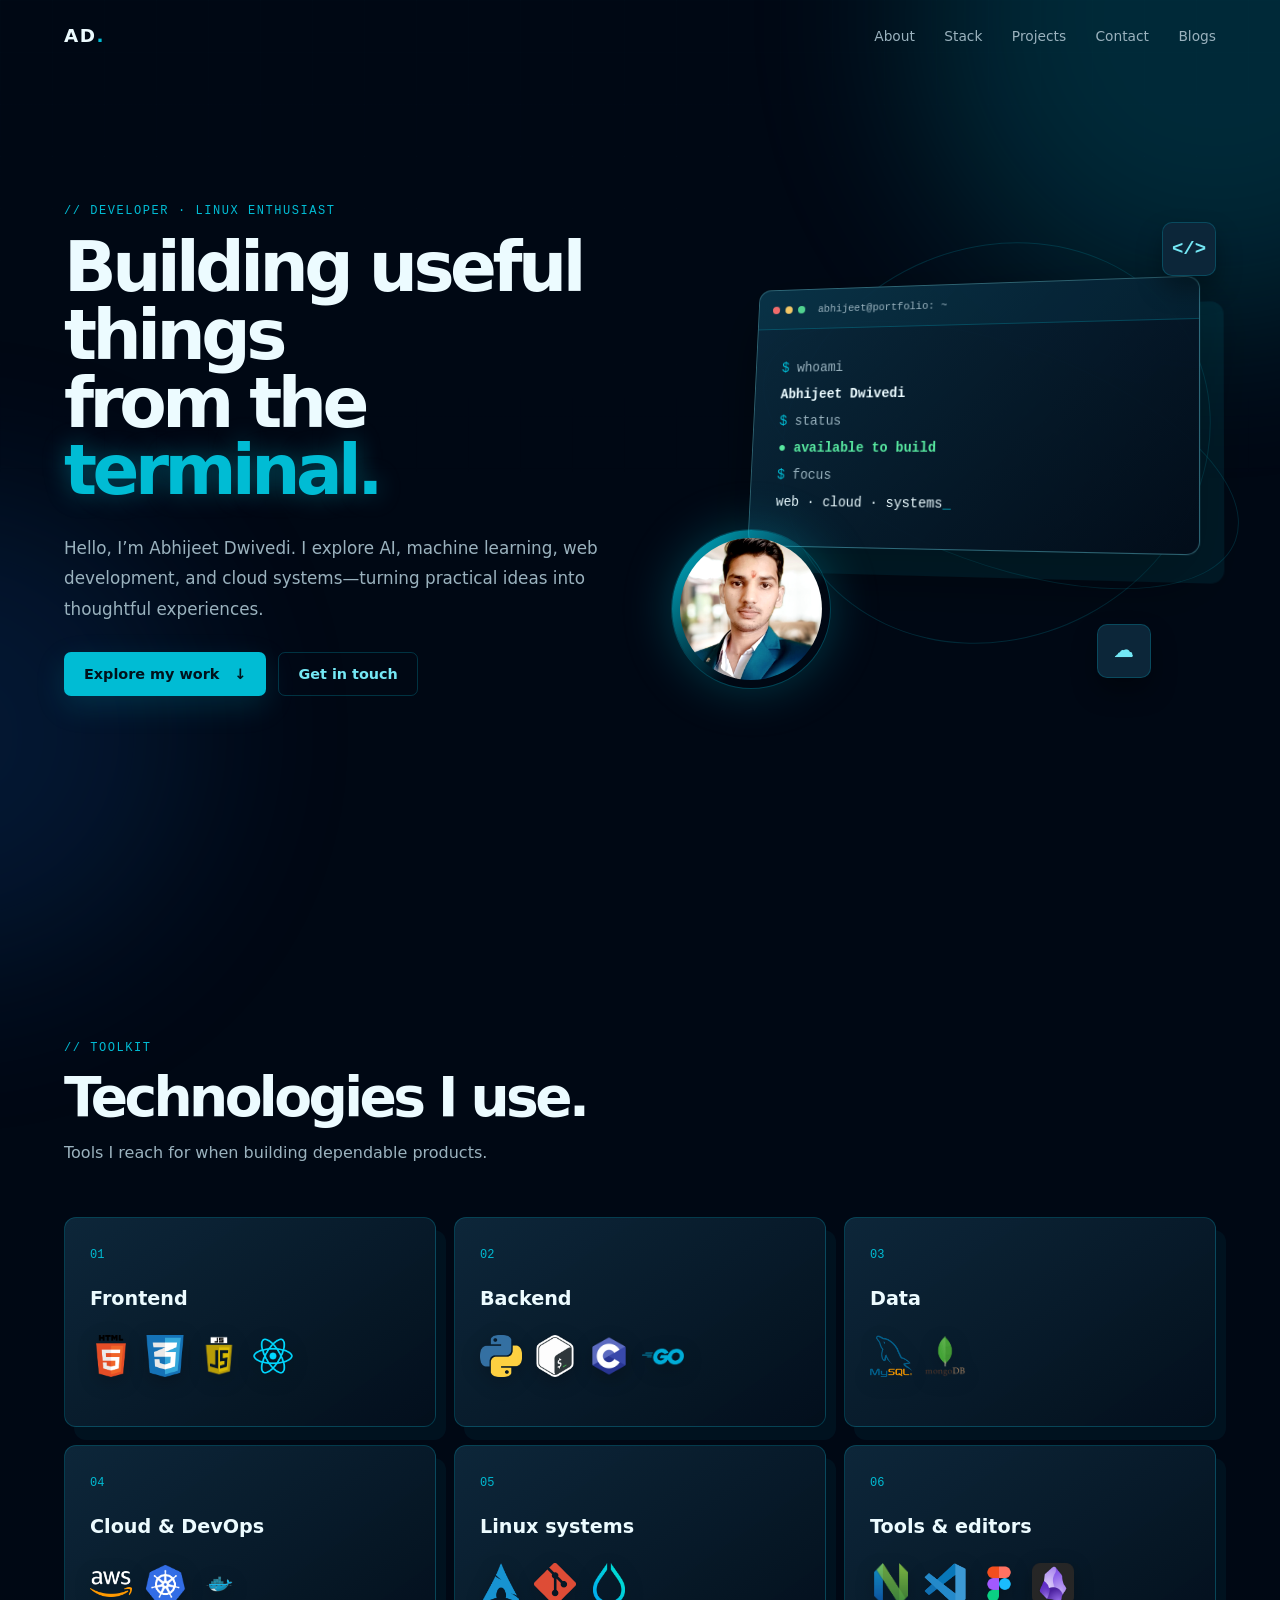
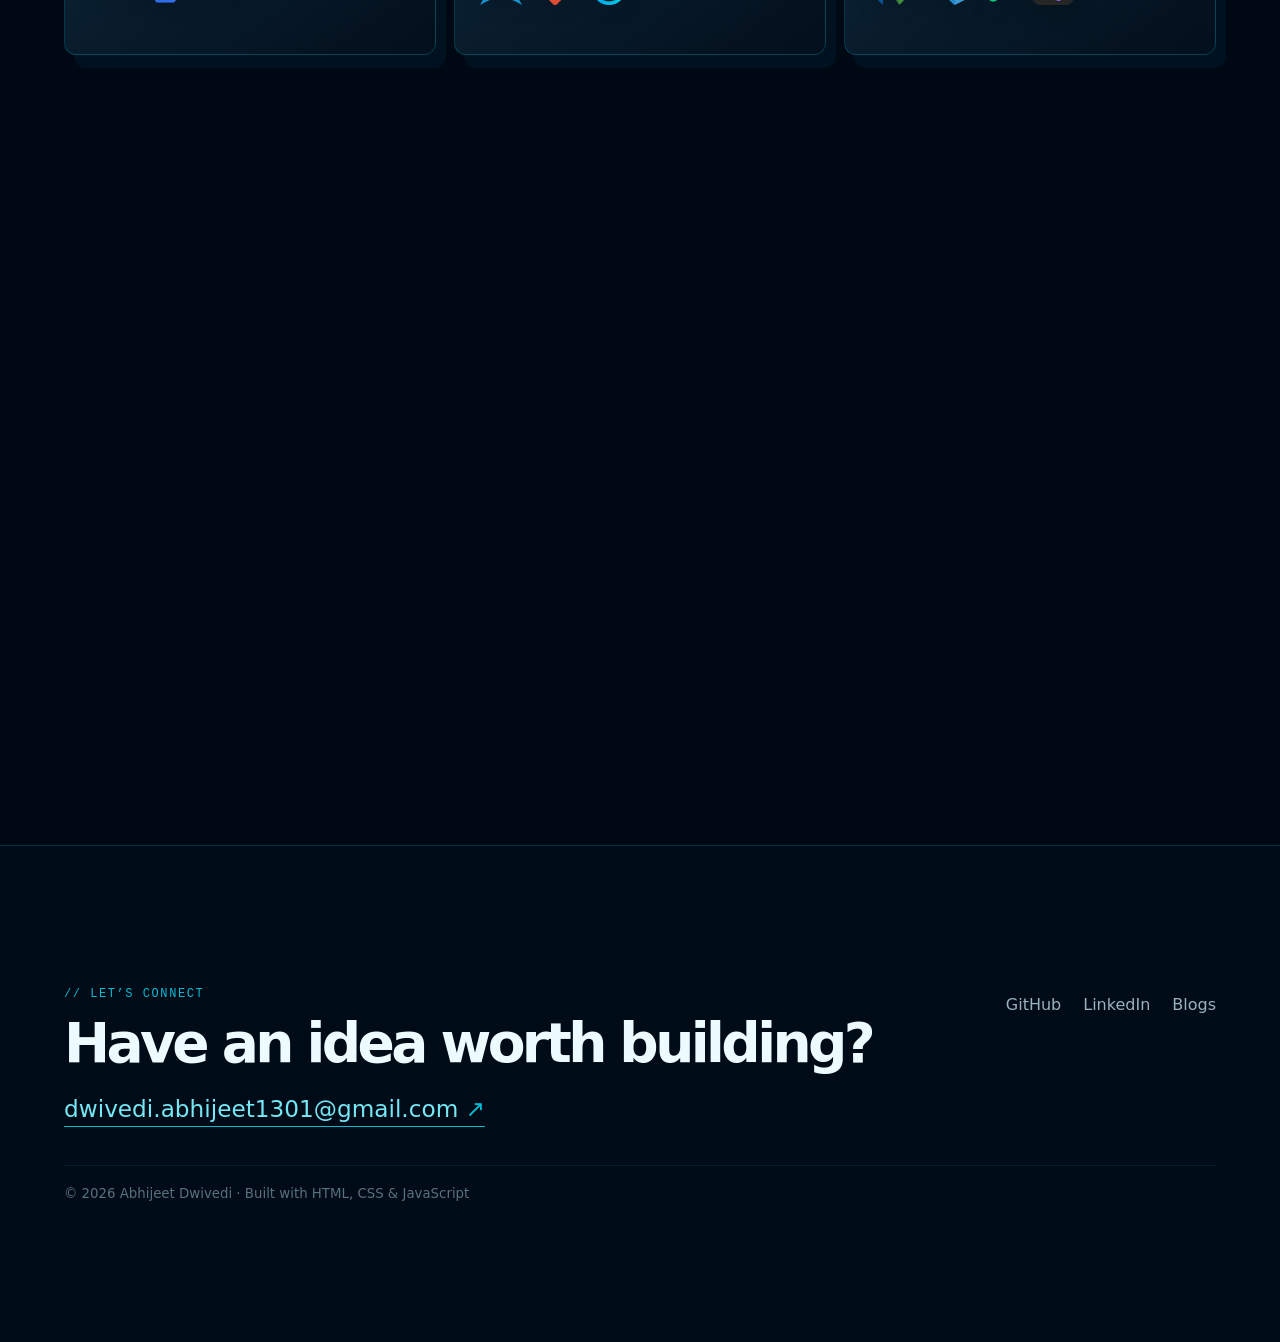
==== index.html @ 365be3e8 "3d UI with some changes" ====
<!DOCTYPE html>
<html lang="en">
<head>
  <meta charset="UTF-8">
  <meta name="viewport" content="width=device-width, initial-scale=1.0">
  <meta name="description" content="Abhijeet Dwivedi — developer portfolio.">
  <title>Abhijeet Dwivedi · Portfolio</title>
  <link rel="stylesheet" href="style.css">
</head>
<body>
  <div class="ambient ambient-one"></div>
  <div class="ambient ambient-two"></div>
  <nav class="navbar" aria-label="Primary navigation">
    <a class="brand" href="#about">AD<span>.</span></a>
    <ul>
      <li><a href="#about">About</a></li>
      <li><a href="#techs">Stack</a></li>
      <li><a href="#projects">Projects</a></li>
      <li><a href="#contact">Contact</a></li>
      <li><a href="blogs.html">Blogs</a></li>
    </ul>
  </nav>

  <main>
    <section id="about" class="hero">
      <div class="hero-copy reveal">
        <p class="eyebrow">// developer · linux enthusiast</p>
        <h1>Building useful things<br>from the <span>terminal.</span></h1>
        <p class="intro">
          Hello, I’m Abhijeet Dwivedi. I explore AI, machine learning, web
          development, and cloud systems—turning practical ideas into
          thoughtful experiences.
        </p>
        <div class="hero-actions">
          <a class="button primary" href="#projects">Explore my work <span>↓</span></a>
          <a class="button ghost" href="mailto:dwivedi.abhijeet1301@gmail.com">Get in touch</a>
        </div>
      </div>
      <div class="scene reveal" aria-label="A three dimensional developer terminal illustration">
        <div class="orbit orbit-a"></div>
        <div class="orbit orbit-b"></div>
        <div class="terminal-card tilt-card">
          <div class="terminal-top">
            <span></span>
            <span></span>
            <span></span>
            <p>abhijeet@portfolio: ~</p>
          </div>
          <div class="terminal-body">
            <p><i>$</i> whoami</p>
            <strong>Abhijeet Dwivedi</strong>
            <p><i>$</i> status</p>
            <strong class="status">● available to build</strong>
            <p><i>$</i> focus</p>
            <em>web · cloud · systems<span class="cursor">_</span></em>
          </div>
        </div>
        <div class="profile-disc">
          <img src="images/abhijeet.png" alt="Abhijeet Dwivedi">
        </div>
        <div class="floating-chip chip-code">&lt;/&gt;</div>
        <div class="floating-chip chip-cloud">☁</div>
      </div>
    </section>

    <section id="techs" class="stack-section">
      <div class="section-heading reveal">
        <p class="eyebrow">// toolkit</p>
        <h2>Technologies I use.</h2>
        <p>Tools I reach for when building dependable products.</p>
      </div>
      <div class="tech-grid">
        <article class="tech-card tilt-card reveal">
          <span class="card-number">01</span><h3>Frontend</h3>
          <div class="tech-icons"><img src="images/html.png" alt="HTML5"><img src="images/css.png" alt="CSS3"><img src="images/js.png" alt="JavaScript"><img src="images/react.png" alt="React"></div>
        </article>
        <article class="tech-card tilt-card reveal">
          <span class="card-number">02</span><h3>Backend</h3>
          <div class="tech-icons"><img src="images/python.png" alt="Python"><img src="images/bash.png" alt="Bash"><img src="images/C.png" alt="C"><img src="images/go.png" alt="Go"></div>
        </article>
        <article class="tech-card tilt-card reveal">
          <span class="card-number">03</span><h3>Data</h3>
          <div class="tech-icons"><img src="images/mysql.png" alt="MySQL"><img src="images/mongodb.png" alt="MongoDB"></div>
        </article>
        <article class="tech-card tilt-card reveal">
          <span class="card-number">04</span><h3>Cloud &amp; DevOps</h3>
          <div class="tech-icons"><img src="images/aws.png" alt="AWS"><img src="images/kubernetes.png" alt="Kubernetes"><img src="images/docker.png" alt="Docker"></div>
        </article>
        <article class="tech-card tilt-card reveal">
          <span class="card-number">05</span><h3>Linux systems</h3>
          <div class="tech-icons"><img src="images/arch.png" alt="Arch Linux"><img src="images/git.png" alt="Git"><img src="images/hyprland.png" alt="Hyprland"></div>
        </article>
        <article class="tech-card tilt-card reveal">
          <span class="card-number">06</span><h3>Tools &amp; editors</h3>
          <div class="tech-icons"><img src="images/neovim.png" alt="Neovim"><img src="images/vscode.png" alt="VS Code"><img src="images/figma.png" alt="Figma"><img src="images/obsidian.png" alt="Obsidian"></div>
        </article>
      </div>
    </section>

    <section id="projects" class="projects-section">
      <div class="section-heading reveal">
        <p class="eyebrow">// selected work</p>
        <h2>Things I’ve built.</h2>
      </div>
      <div class="projects-grid">
        <a class="project-card tilt-card reveal" href="https://github.com/abhijeet02323/ssh-security-monitor" target="_blank" rel="noreferrer">
          <span class="project-index">01</span>
          <div><h3>SSH Security Monitor <b>↗</b></h3><p>A cloud-based Linux log monitoring system that detects suspicious SSH activity using Python automation.</p><div class="tags"><span>AWS EC2</span><span>Python</span><span>journalctl</span></div></div>
        </a>
        <a class="project-card tilt-card reveal" href="https://github.com/abhijeet02323/civicops-admin" target="_blank" rel="noreferrer">
          <span class="project-index">02</span>
          <div><h3>CivicOps Admin <b>↗</b></h3><p>An administrative dashboard for monitoring civic reports, managing workflows, and coordinating departments.</p><div class="tags"><span>Analytics</span><span>Workflows</span><span>Monitoring</span></div></div>
        </a>
        <a class="project-card tilt-card reveal" href="https://github.com/abhijeet02323/civic-ops" target="_blank" rel="noreferrer">
          <span class="project-index">03</span>
          <div><h3>CivicOps <b>↗</b></h3><p>A backend API for citizen issue reporting, routing evidence and reports to relevant public departments.</p><div class="tags"><span>AWS S3</span><span>PostgreSQL</span><span>Twilio</span></div></div>
        </a>
      </div>
    </section>
  </main>

  <footer id="contact">
    <div>
      <p class="eyebrow">// let’s connect</p>
      <h2>Have an idea worth building?</h2>
      <a class="footer-email" href="mailto:dwivedi.abhijeet1301@gmail.com">dwivedi.abhijeet1301@gmail.com <span>↗</span></a>
    </div>
    <div class="footer-links">
      <a href="https://github.com/abhijeet02323" target="_blank" rel="noreferrer">GitHub</a>
      <a href="https://linkedin.com/in/dwivediabhijeet" target="_blank" rel="noreferrer">LinkedIn</a>
      <a href="blogs.html">Blogs</a>
    </div>
    <small>© 2026 Abhijeet Dwivedi · Built with HTML, CSS &amp; JavaScript</small>
  </footer>
  <script src="script.js"></script>
</body>
</html>
---- style.css ----
/* =========================================================
   Design tokens and base styles
   ========================================================= */
:root {
    --ink: #000814;
    --surface: #071725;
    --surface-light: #0b2235;
    --cyan: #00bcd4;
    --cyan-soft: #74e8f5;
    --white: #ecfbff;
    --muted: #9ab2be;
    --line: rgba(0, 188, 212, 0.24);
}

* { box-sizing: border-box; margin: 0; }
html { scroll-behavior: smooth; }
body {
    overflow-x: hidden;
    background: var(--ink);
    color: var(--white);
    font-family: Inter, ui-sans-serif, system-ui, -apple-system, BlinkMacSystemFont, "Segoe UI", sans-serif;
}

body::before {
    position: fixed;
    inset: 0;
    z-index: -1;
    content: "";
    pointer-events: none;
    opacity: 0.2;
    background-image: linear-gradient(rgba(0, 188, 212, 0.06) 1px, transparent 1px), linear-gradient(90deg, rgba(0, 188, 212, 0.06) 1px, transparent 1px);
    background-size: 52px 52px;
    mask-image: linear-gradient(#000, transparent 75%);
}

/* Background glow */
.ambient { position: fixed; z-index: -2; border-radius: 50%; filter: blur(90px); opacity: 0.19; pointer-events: none; }
.ambient-one { top: -18rem; right: -15rem; width: 38rem; height: 38rem; background: var(--cyan); }
.ambient-two { top: 55%; left: -18rem; width: 30rem; height: 30rem; background: #155cb4; }

/* =========================================================
   Navigation
   ========================================================= */
.navbar { position: fixed; inset: 0 0 auto; z-index: 20; display: flex; align-items: center; justify-content: space-between; height: 72px; padding: 0 max(5vw, 24px); border-bottom: 1px solid transparent; transition: 0.3s; }
.navbar.scrolled { background: rgba(0, 8, 20, 0.78); border-color: var(--line); backdrop-filter: blur(18px); }
.brand { color: var(--white); font-size: 1.15rem; font-weight: 800; letter-spacing: 0.08em; text-decoration: none; }
.brand span, .eyebrow { color: var(--cyan); }
.navbar ul { display: flex; gap: clamp(12px, 2.3vw, 36px); list-style: none; }
.navbar li a { color: var(--muted); font-size: 0.86rem; text-decoration: none; transition: 0.2s; }
.navbar li a:hover { color: var(--cyan-soft); }

/* =========================================================
   Shared section styles
   ========================================================= */
section, footer { padding: clamp(84px, 11vw, 150px) max(5vw, 24px); }
.eyebrow { margin-bottom: 16px; font-family: "Courier New", monospace; font-size: 0.75rem; letter-spacing: 0.13em; text-transform: uppercase; }
.section-heading { max-width: 620px; margin-bottom: 55px; }
.section-heading h2, footer h2 { font-size: clamp(2.35rem, 4.3vw, 4.35rem); letter-spacing: -0.065em; line-height: 0.98; }
.section-heading > p:last-child { margin-top: 18px; color: var(--muted); }
.stack-section, .projects-section { position: relative; max-width: 1440px; margin: auto; }

/* =========================================================
   Hero
   ========================================================= */
.hero { display: grid; grid-template-columns: 1fr 1fr; align-items: center; gap: 5vw; min-height: 100vh; max-width: 1440px; margin: auto; }
.hero h1 { font-size: clamp(2.7rem, 5.4vw, 5.4rem); letter-spacing: -0.065em; line-height: 0.98; }
.hero h1 span { color: var(--cyan); text-shadow: 0 0 24px rgba(0, 188, 212, 0.38); }
.intro { max-width: 560px; margin: 28px 0; color: var(--muted); font-size: 1.05rem; line-height: 1.8; }
.hero-actions { display: flex; flex-wrap: wrap; gap: 12px; }
.button { padding: 13px 19px; border: 1px solid var(--line); border-radius: 7px; font-size: 0.9rem; font-weight: 600; text-decoration: none; transition: 0.25s; }
.primary { background: var(--cyan); color: #00111b; box-shadow: 0 10px 30px rgba(0, 188, 212, 0.16); }
.primary:hover { transform: translateY(-3px); box-shadow: 0 16px 35px rgba(0, 188, 212, 0.35); }
.primary span { margin-left: 10px; }
.ghost { color: var(--cyan-soft); }
.ghost:hover { background: rgba(0, 188, 212, 0.09); }

/* 3D terminal composition */
.scene { position: relative; height: 500px; perspective: 1100px; }
.terminal-card { position: absolute; top: 80px; right: 4%; z-index: 2; width: min(100%, 455px); overflow: hidden; border: 1px solid rgba(116, 232, 245, 0.36); border-radius: 13px; background: linear-gradient(135deg, rgba(10, 42, 62, 0.95), rgba(2, 12, 25, 0.97)); box-shadow: 22px 26px 0 rgba(0, 188, 212, 0.09), 0 25px 60px rgba(0, 0, 0, 0.42); transform: rotateY(-13deg) rotateX(7deg); }
.terminal-top { display: flex; align-items: center; gap: 6px; height: 42px; padding: 0 15px; border-bottom: 1px solid var(--line); background: rgba(0, 188, 212, 0.06); }
.terminal-top span { width: 8px; height: 8px; border-radius: 50%; background: #f06b6b; }
.terminal-top span:nth-child(2) { background: #f3c766; }
.terminal-top span:nth-child(3) { background: #51d28f; }
.terminal-top p { margin-left: 8px; color: var(--muted); font: 11px "Courier New", monospace; }
.terminal-body { padding: 27px 28px 31px; font: 14px/2 "Courier New", monospace; }
.terminal-body p { color: var(--muted); }
.terminal-body i, .cursor { color: var(--cyan); font-style: normal; }
.terminal-body strong, .terminal-body em { display: block; color: var(--white); font-style: normal; }
.terminal-body .status { color: #58e9a0; }
.cursor { animation: blink 1s steps(1) infinite; }
.profile-disc { position: absolute; bottom: 12px; left: 0; z-index: 3; width: 158px; height: 158px; padding: 8px; border-radius: 50%; background: linear-gradient(135deg, var(--cyan), transparent 65%); box-shadow: 0 0 0 1px var(--line), 0 0 50px rgba(0, 188, 212, 0.28); animation: float 5s ease-in-out infinite; }
.profile-disc img { width: 100%; height: 100%; border-radius: 50%; object-fit: cover; filter: saturate(0.8) contrast(1.08); }
.orbit { position: absolute; top: 48px; right: 0; width: 440px; height: 390px; border: 1px solid rgba(0, 188, 212, 0.18); border-radius: 50%; transform: rotate(-28deg); }
.orbit-b { top: 145px; right: -35px; width: 500px; height: 220px; transform: rotate(20deg); }
.floating-chip { position: absolute; z-index: 4; display: grid; width: 54px; height: 54px; border: 1px solid var(--line); border-radius: 10px; background: #0c2639; box-shadow: 0 13px 25px rgba(0, 0, 0, 0.34); color: var(--cyan-soft); font: 700 19px "Courier New", monospace; place-items: center; }
.chip-code { top: 22px; right: 0; animation: float 4s 1s ease-in-out infinite; }
.chip-cloud { right: 12%; bottom: 22px; animation: float 5s 0.4s ease-in-out infinite; }

/* =========================================================
   Technology cards
   ========================================================= */
.tech-grid, .projects-grid { display: grid; gap: 18px; perspective: 1000px; }
.tech-grid { grid-template-columns: repeat(3, 1fr); }
.tech-card { position: relative; min-height: 210px; padding: 25px; overflow: hidden; border: 1px solid var(--line); border-radius: 12px; background: linear-gradient(145deg, rgba(17, 49, 70, 0.76), rgba(3, 16, 29, 0.91)); box-shadow: 10px 13px 0 rgba(0, 188, 212, 0.06); transition: box-shadow 0.25s, border-color 0.25s; }
.tech-card:hover { border-color: rgba(116, 232, 245, 0.72); box-shadow: 16px 20px 0 rgba(0, 188, 212, 0.1), 0 20px 40px rgba(0, 0, 0, 0.24); }
.card-number, .project-index { color: var(--cyan); font: 12px "Courier New", monospace; }
.tech-card h3 { margin: 25px 0; color: var(--white); font-size: 1.2rem; }
.tech-icons { display: flex; flex-wrap: wrap; align-items: center; gap: 12px; }
.tech-icons img { width: 42px; height: 42px; object-fit: contain; filter: drop-shadow(0 5px 9px rgba(0, 0, 0, 0.26)); transition: transform 0.2s; }
.tech-icons img:hover { transform: translateY(-5px) scale(1.08); }

/* =========================================================
   Project cards
   ========================================================= */
.projects-section { padding-top: 70px; }
.projects-grid { grid-template-columns: repeat(3, 1fr); }
.project-card { display: flex; flex-direction: column; justify-content: space-between; gap: 35px; min-height: 300px; padding: 27px; border: 1px solid var(--line); border-radius: 12px; background: linear-gradient(145deg, rgba(7, 30, 47, 0.95), rgba(1, 11, 22, 0.94)); box-shadow: 10px 13px 0 rgba(0, 188, 212, 0.06); text-decoration: none; transition: box-shadow 0.25s, border-color 0.25s; }
.project-card:hover { border-color: var(--cyan); box-shadow: 16px 20px 0 rgba(0, 188, 212, 0.1), 0 22px 48px rgba(0, 0, 0, 0.34); }
.project-card h3 { margin-bottom: 15px; color: var(--cyan-soft); font-size: 1.35rem; }
.project-card h3 b { float: right; font-weight: 400; transition: 0.2s; }
.project-card:hover h3 b { transform: translate(4px, -4px); }
.project-card p { color: var(--muted); font-size: 0.93rem; line-height: 1.75; }
.tags { display: flex; flex-wrap: wrap; gap: 7px; margin-top: 24px; }
.tags span { padding: 6px 8px; border: 1px solid var(--line); border-radius: 4px; color: var(--cyan); font: 11px "Courier New", monospace; }

/* =========================================================
   Footer and motion
   ========================================================= */
footer { display: grid; grid-template-columns: 1fr auto; gap: 38px; border-top: 1px solid var(--line); background: rgba(1, 13, 26, 0.75); }
.footer-email { display: inline-block; margin-top: 24px; padding-bottom: 4px; border-bottom: 1px solid var(--cyan); color: var(--cyan-soft); font-size: clamp(1.05rem, 2vw, 1.45rem); text-decoration: none; }
.footer-email span { color: var(--cyan); }
.footer-links { display: flex; align-items: flex-start; gap: 22px; padding-top: 8px; }
.footer-links a { color: var(--muted); text-decoration: none; }
.footer-links a:hover { color: var(--cyan); }
footer small { grid-column: 1 / -1; padding-top: 20px; border-top: 1px solid rgba(0, 188, 212, 0.12); color: #58717e; }
.reveal { opacity: 0; transform: translateY(22px); transition: opacity 0.7s ease, transform 0.7s ease; }
.reveal.visible { opacity: 1; transform: none; }
.tilt-card { transform-style: preserve-3d; will-change: transform; }
@keyframes float { 50% { transform: translateY(-13px); } }
@keyframes blink { 50% { opacity: 0; } }

/* =========================================================
   Responsive layout
   ========================================================= */
@media (max-width: 850px) {
    .hero { grid-template-columns: 1fr; padding-top: 130px; }
    .scene { width: min(100%, 540px); height: 440px; margin: auto; }
    .tech-grid, .projects-grid { grid-template-columns: repeat(2, 1fr); }
    .navbar ul { gap: 13px; }
    .navbar li a { font-size: 0.75rem; }
}

@media (max-width: 580px) {
    .navbar { padding: 0 20px; }
    .navbar li:nth-child(2), .navbar li:nth-child(5) { display: none; }
    .hero h1 { font-size: 3rem; }
    .scene { height: 365px; margin-bottom: -50px; transform: scale(0.86); transform-origin: top center; }
    .terminal-card { top: 60px; right: 0; }
    .profile-disc { width: 125px; height: 125px; }
    .orbit { width: 330px; height: 290px; }
    .tech-grid, .projects-grid { grid-template-columns: 1fr; }
    .tech-card { min-height: 180px; }
    .projects-section { padding-top: 70px; }
    footer { grid-template-columns: 1fr; }
    .footer-links { padding-top: 0; }
}

@media (prefers-reduced-motion: reduce) {
    *, *::before, *::after { scroll-behavior: auto !important; animation-duration: 0.01ms !important; transition-duration: 0.01ms !important; }
}
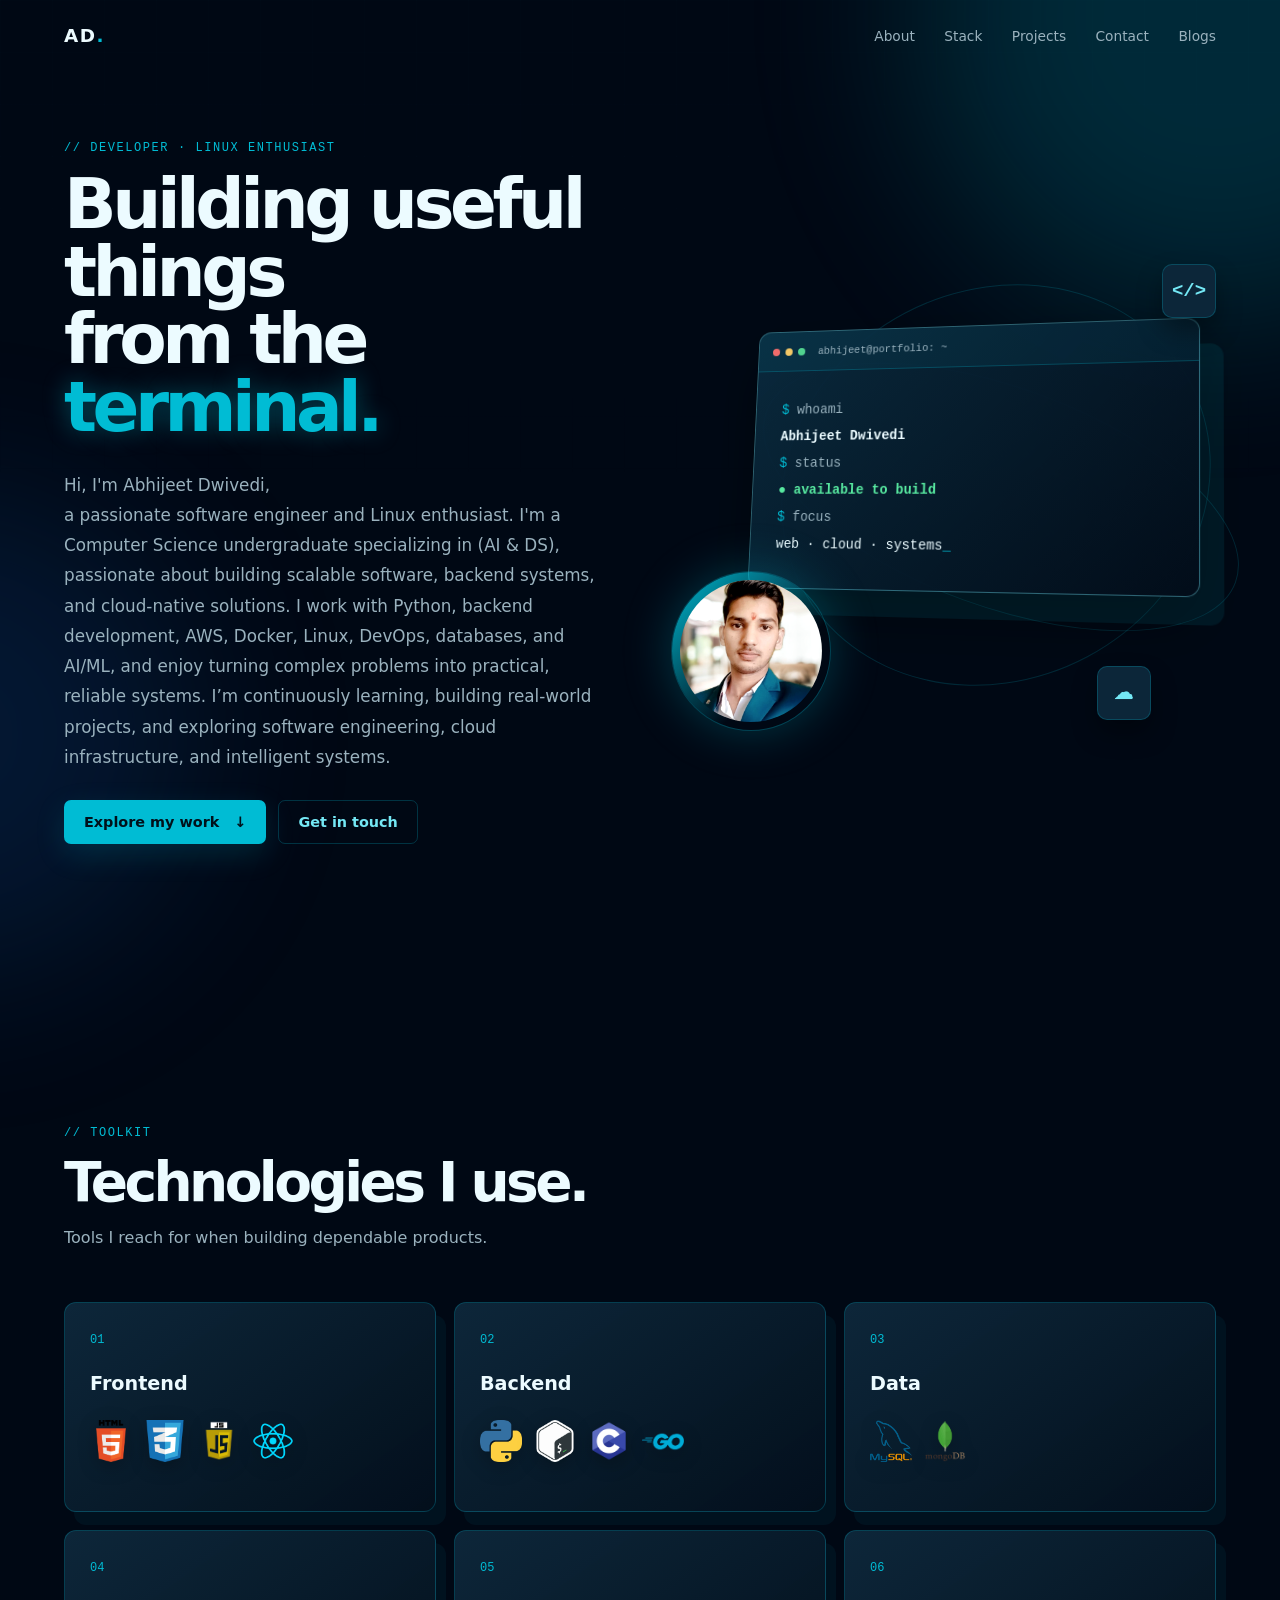
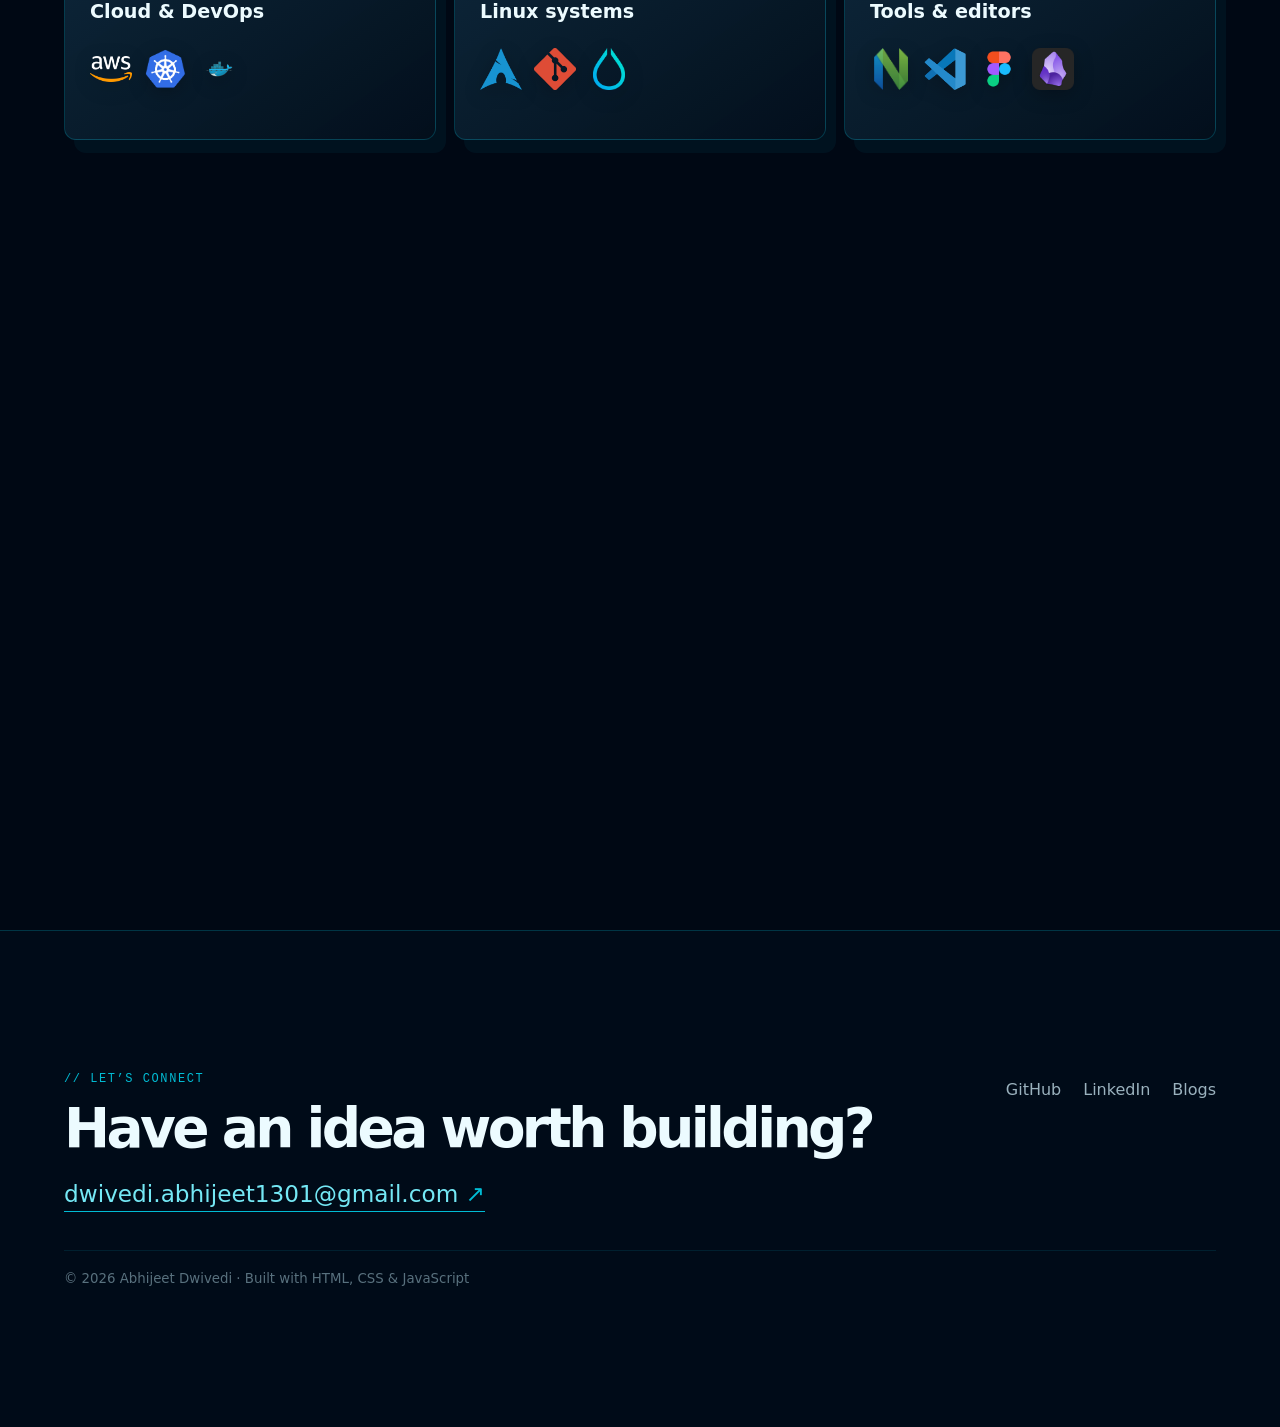
==== commit 37ee5b6b: "update in textual content" ====
--- a/index.html
+++ b/index.html
@@ -27,9 +27,12 @@
         <p class="eyebrow">// developer · linux enthusiast</p>
         <h1>Building useful things<br>from the <span>terminal.</span></h1>
         <p class="intro">
-          Hello, I’m Abhijeet Dwivedi. I explore AI, machine learning, web
-          development, and cloud systems—turning practical ideas into
-          thoughtful experiences.
+          Hi, I'm Abhijeet Dwivedi,</br>
+           a passionate software engineer and Linux enthusiast.
+
+I'm a Computer Science undergraduate specializing in (AI & DS), passionate about building scalable software, backend systems, and cloud-native solutions. I work with Python, backend development, AWS, Docker, Linux, DevOps, databases, and AI/ML, and enjoy turning complex problems into practical, reliable systems.
+
+I’m continuously learning, building real-world projects, and exploring software engineering, cloud infrastructure, and intelligent systems.
         </p>
         <div class="hero-actions">
           <a class="button primary" href="#projects">Explore my work <span>↓</span></a>
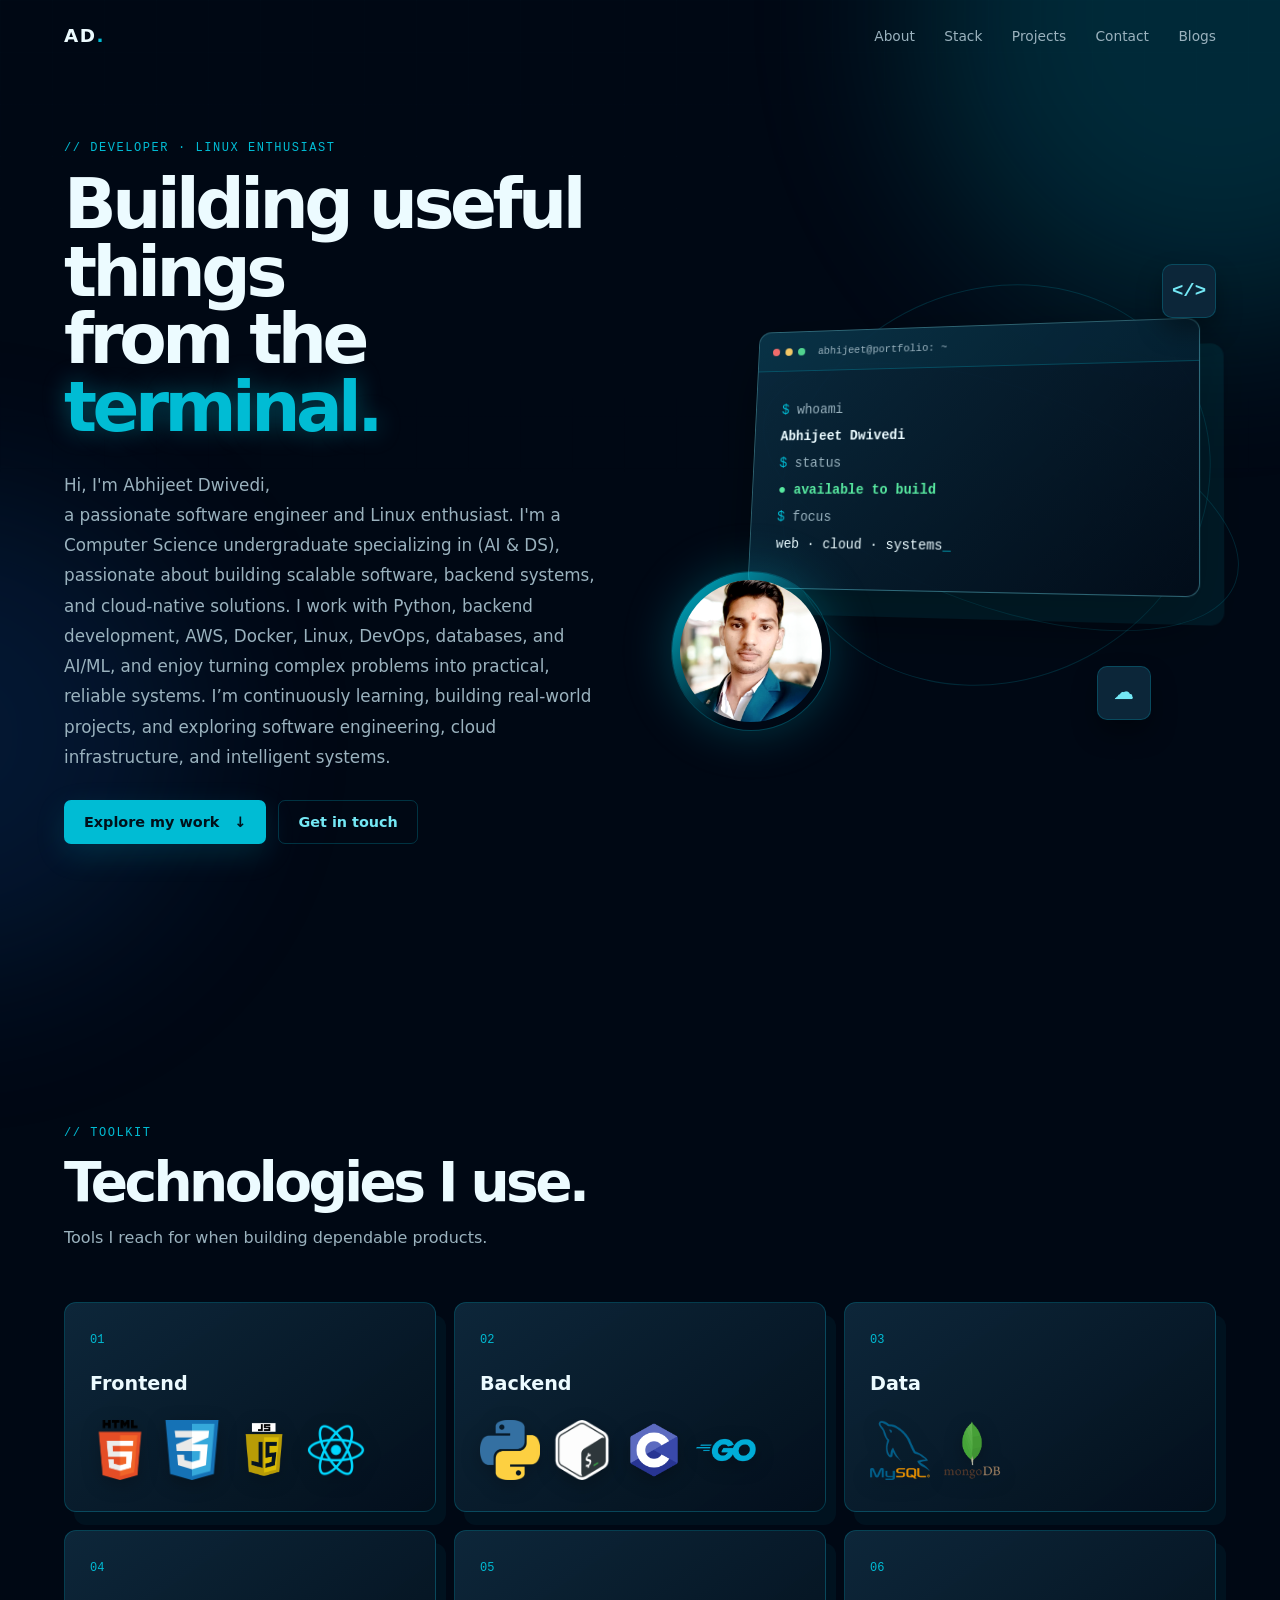
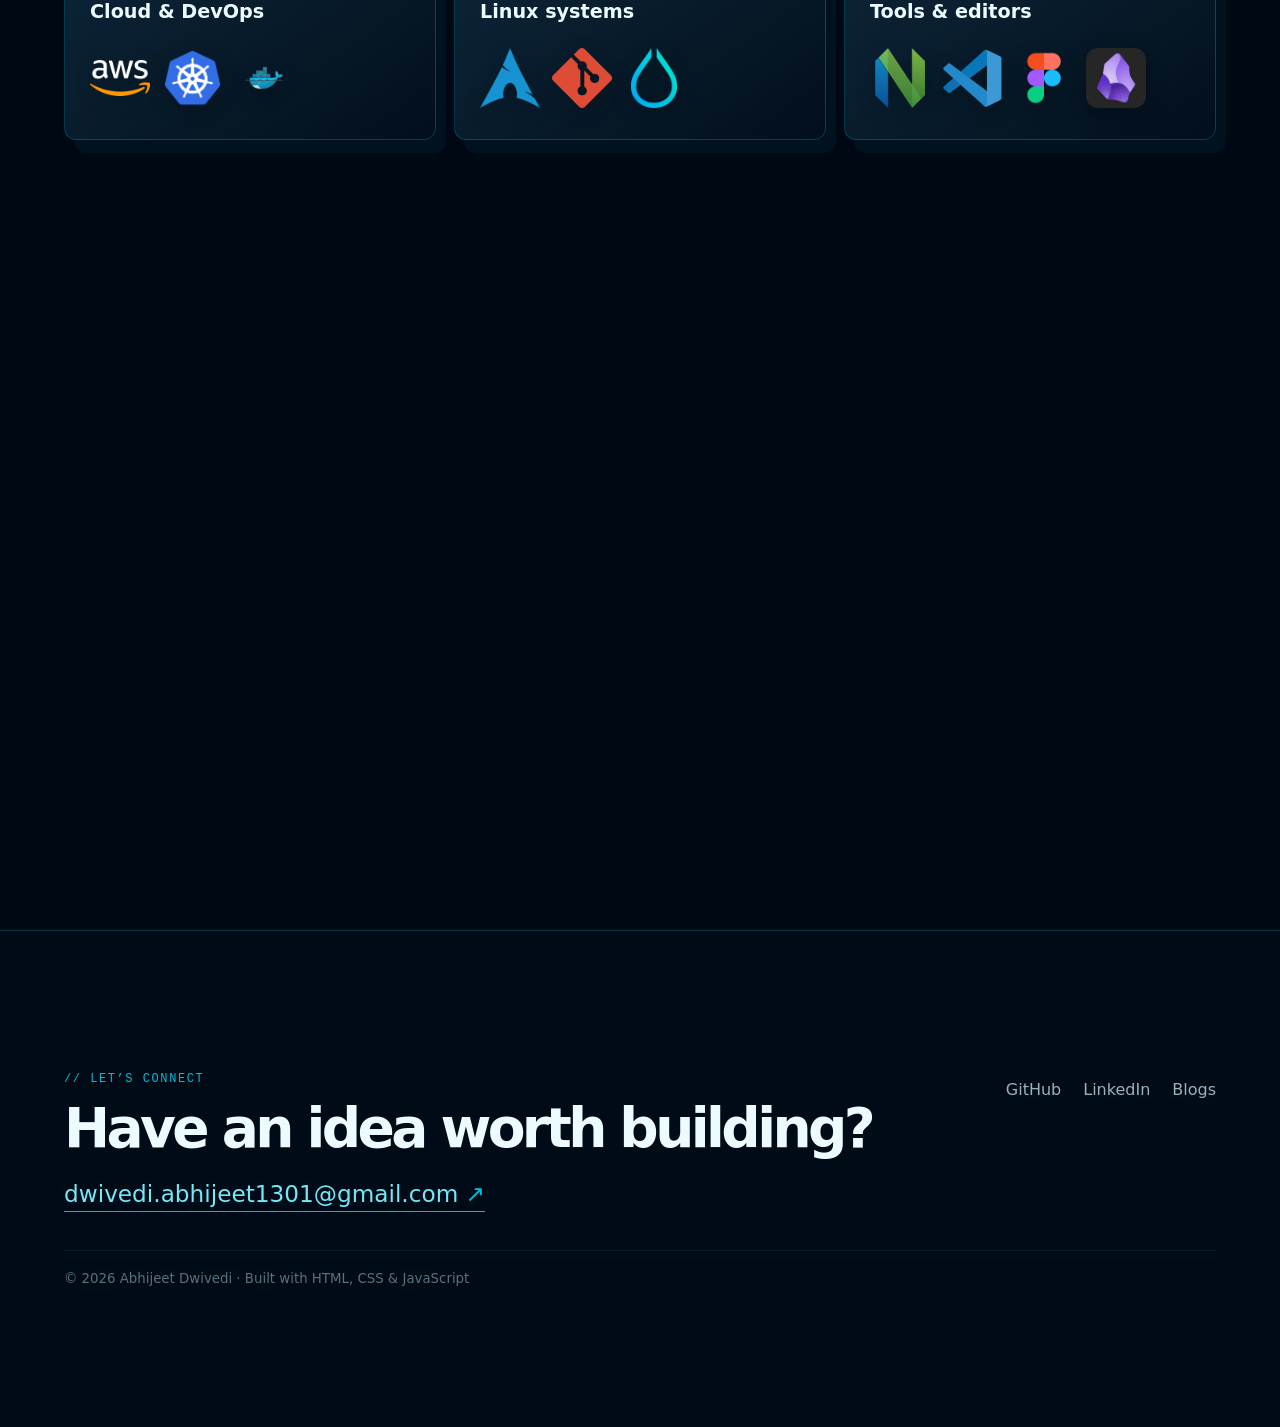
==== commit 7a44b4fd: "added pdf view in blogs with themes" ====
--- a/index.html
+++ b/index.html
@@ -75,7 +75,7 @@
       <div class="tech-grid">
         <article class="tech-card tilt-card reveal">
           <span class="card-number">01</span><h3>Frontend</h3>
-          <div class="tech-icons"><img src="images/html.png" alt="HTML5"><img src="images/css.png" alt="CSS3"><img src="images/js.png" alt="JavaScript"><img src="images/react.png" alt="React"></div>
+          <div class="tech-icons"><img src="images/html.png"  breadth="100" alt="HTML5"><img src="images/css.png" alt="CSS3"><img src="images/js.png" alt="JavaScript"><img src="images/react.png" alt="React"></div>
         </article>
         <article class="tech-card tilt-card reveal">
           <span class="card-number">02</span><h3>Backend</h3>
--- a/style.css
+++ b/style.css
@@ -106,7 +106,7 @@
 .card-number, .project-index { color: var(--cyan); font: 12px "Courier New", monospace; }
 .tech-card h3 { margin: 25px 0; color: var(--white); font-size: 1.2rem; }
 .tech-icons { display: flex; flex-wrap: wrap; align-items: center; gap: 12px; }
-.tech-icons img { width: 42px; height: 42px; object-fit: contain; filter: drop-shadow(0 5px 9px rgba(0, 0, 0, 0.26)); transition: transform 0.2s; }
+.tech-icons img { width: 60px; height: 60px; object-fit: contain; filter: drop-shadow(0 5px 9px rgba(0, 0, 0, 0.26)); transition: transform 0.2s; }
 .tech-icons img:hover { transform: translateY(-5px) scale(1.08); }
 
 /* =========================================================
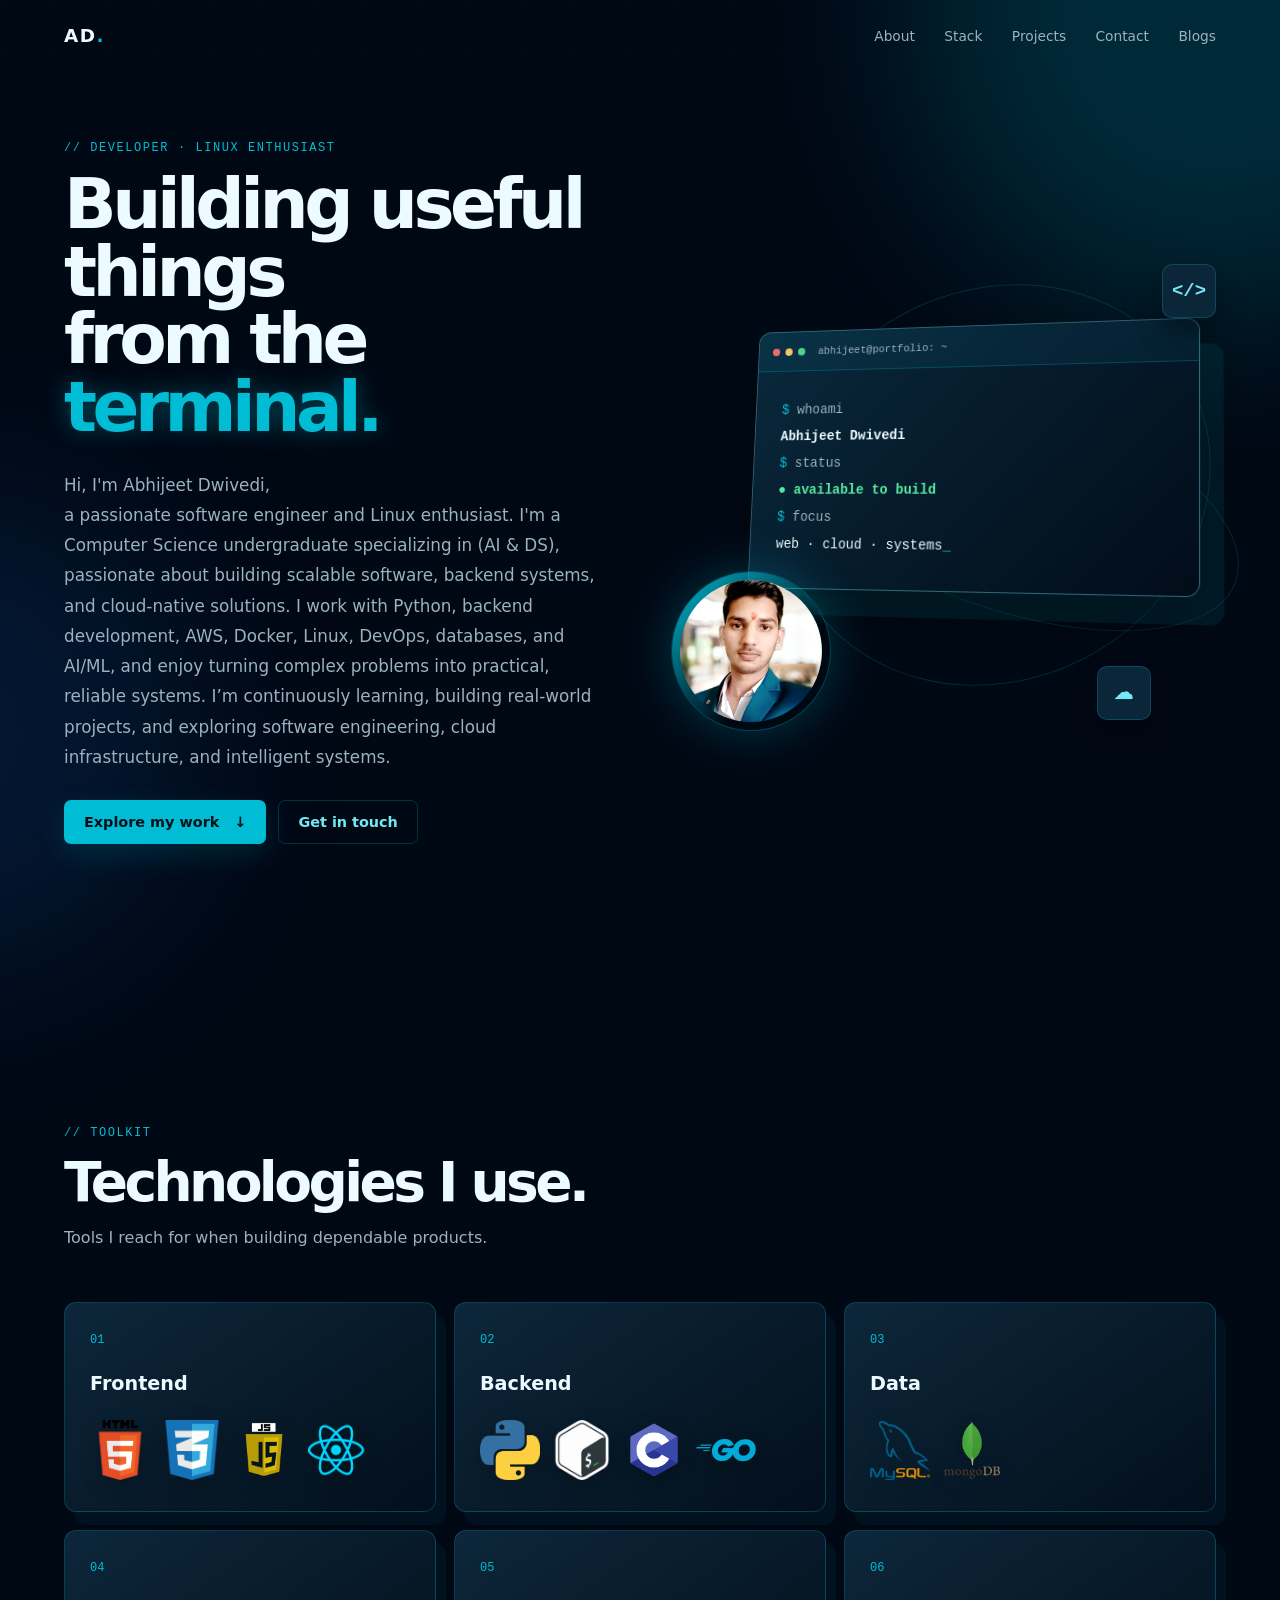
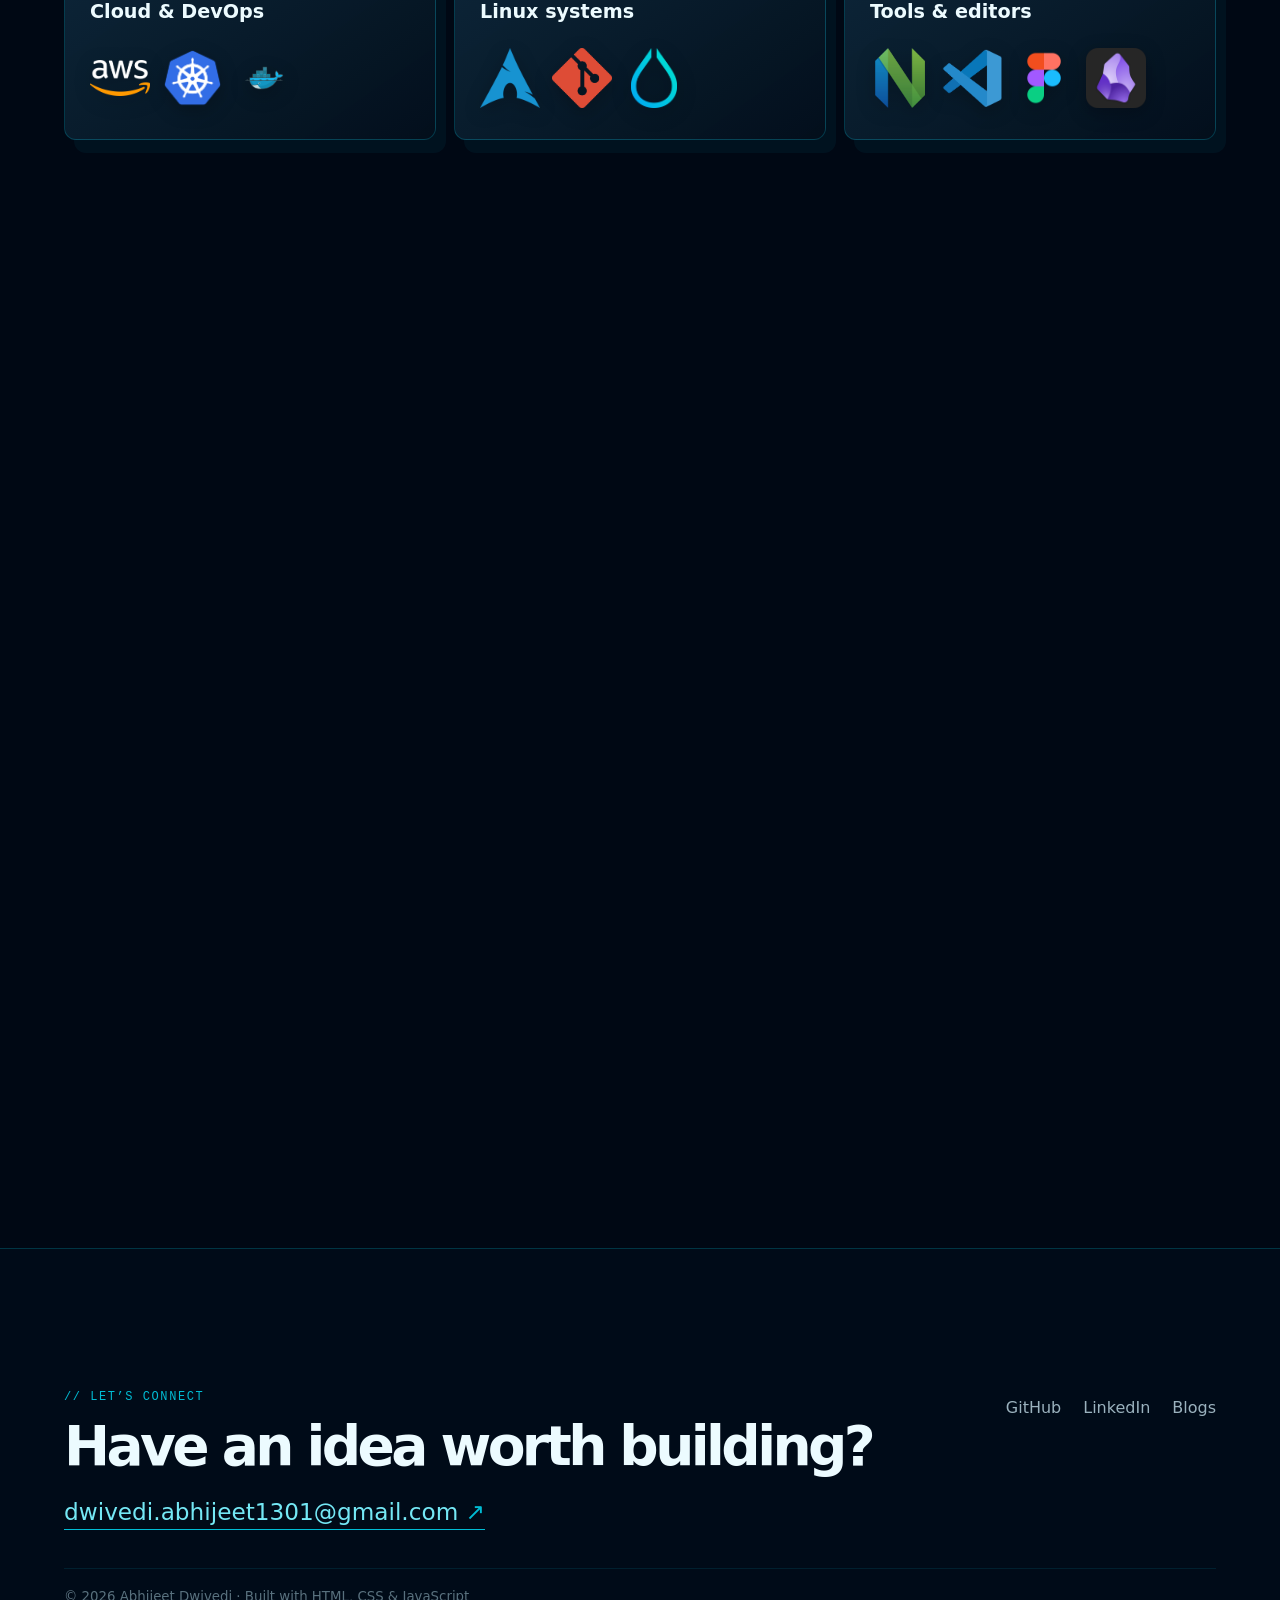
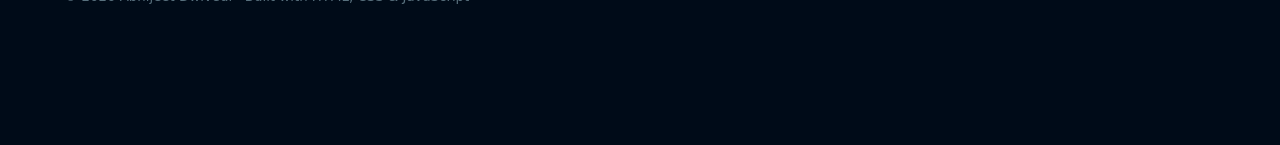
==== commit 23add6ad: "added new project" ====
--- a/index.html
+++ b/index.html
@@ -75,7 +75,7 @@
       <div class="tech-grid">
         <article class="tech-card tilt-card reveal">
           <span class="card-number">01</span><h3>Frontend</h3>
-          <div class="tech-icons"><img src="images/html.png"  breadth="100" alt="HTML5"><img src="images/css.png" alt="CSS3"><img src="images/js.png" alt="JavaScript"><img src="images/react.png" alt="React"></div>
+          <div class="tech-icons"><img src="images/html.png"  width="100" alt="HTML5"><img src="images/css.png" alt="CSS3"><img src="images/js.png" alt="JavaScript"><img src="images/react.png" alt="React"></div>
         </article>
         <article class="tech-card tilt-card reveal">
           <span class="card-number">02</span><h3>Backend</h3>
@@ -110,9 +110,15 @@
           <span class="project-index">01</span>
           <div><h3>SSH Security Monitor <b>↗</b></h3><p>A cloud-based Linux log monitoring system that detects suspicious SSH activity using Python automation.</p><div class="tags"><span>AWS EC2</span><span>Python</span><span>journalctl</span></div></div>
         </a>
-        <a class="project-card tilt-card reveal" href="https://github.com/abhijeet02323/civicops-admin" target="_blank" rel="noreferrer">
+        
+        <a class="project-card tilt-card reveal" href="https://github.com/abhijeet02323/ssh-security-monitor" target="_blank" rel="noreferrer">
+          <span class="project-index">01</span>
+          <div><h3>SSH Security Monitor <b>↗</b></h3><p>A cloud-based Linux log monitoring system that detects suspicious SSH activity using Python automation.</p><div class="tags"><span>AWS S3</span><span>auth 2.0</span><span>python</span><span>versioning</span></div></div>
+        </a>
+
+        <a class="project-card tilt-card reveal" href="https://github.com/abhijeet02323/Cloud-Vault" target="_blank" rel="noreferrer">
           <span class="project-index">02</span>
-          <div><h3>CivicOps Admin <b>↗</b></h3><p>An administrative dashboard for monitoring civic reports, managing workflows, and coordinating departments.</p><div class="tags"><span>Analytics</span><span>Workflows</span><span>Monitoring</span></div></div>
+          <div><h3>Cloud Vault <b>↗</b></h3><p>A cloud-based object storage system featuring file versioning, secure file sharing, and GitHub OAuth 2.0 authentication.</p><div class="tags"><span>AWS S3</span><span>Encryption</span><span>Security</span></div></div>
         </a>
         <a class="project-card tilt-card reveal" href="https://github.com/abhijeet02323/civic-ops" target="_blank" rel="noreferrer">
           <span class="project-index">03</span>
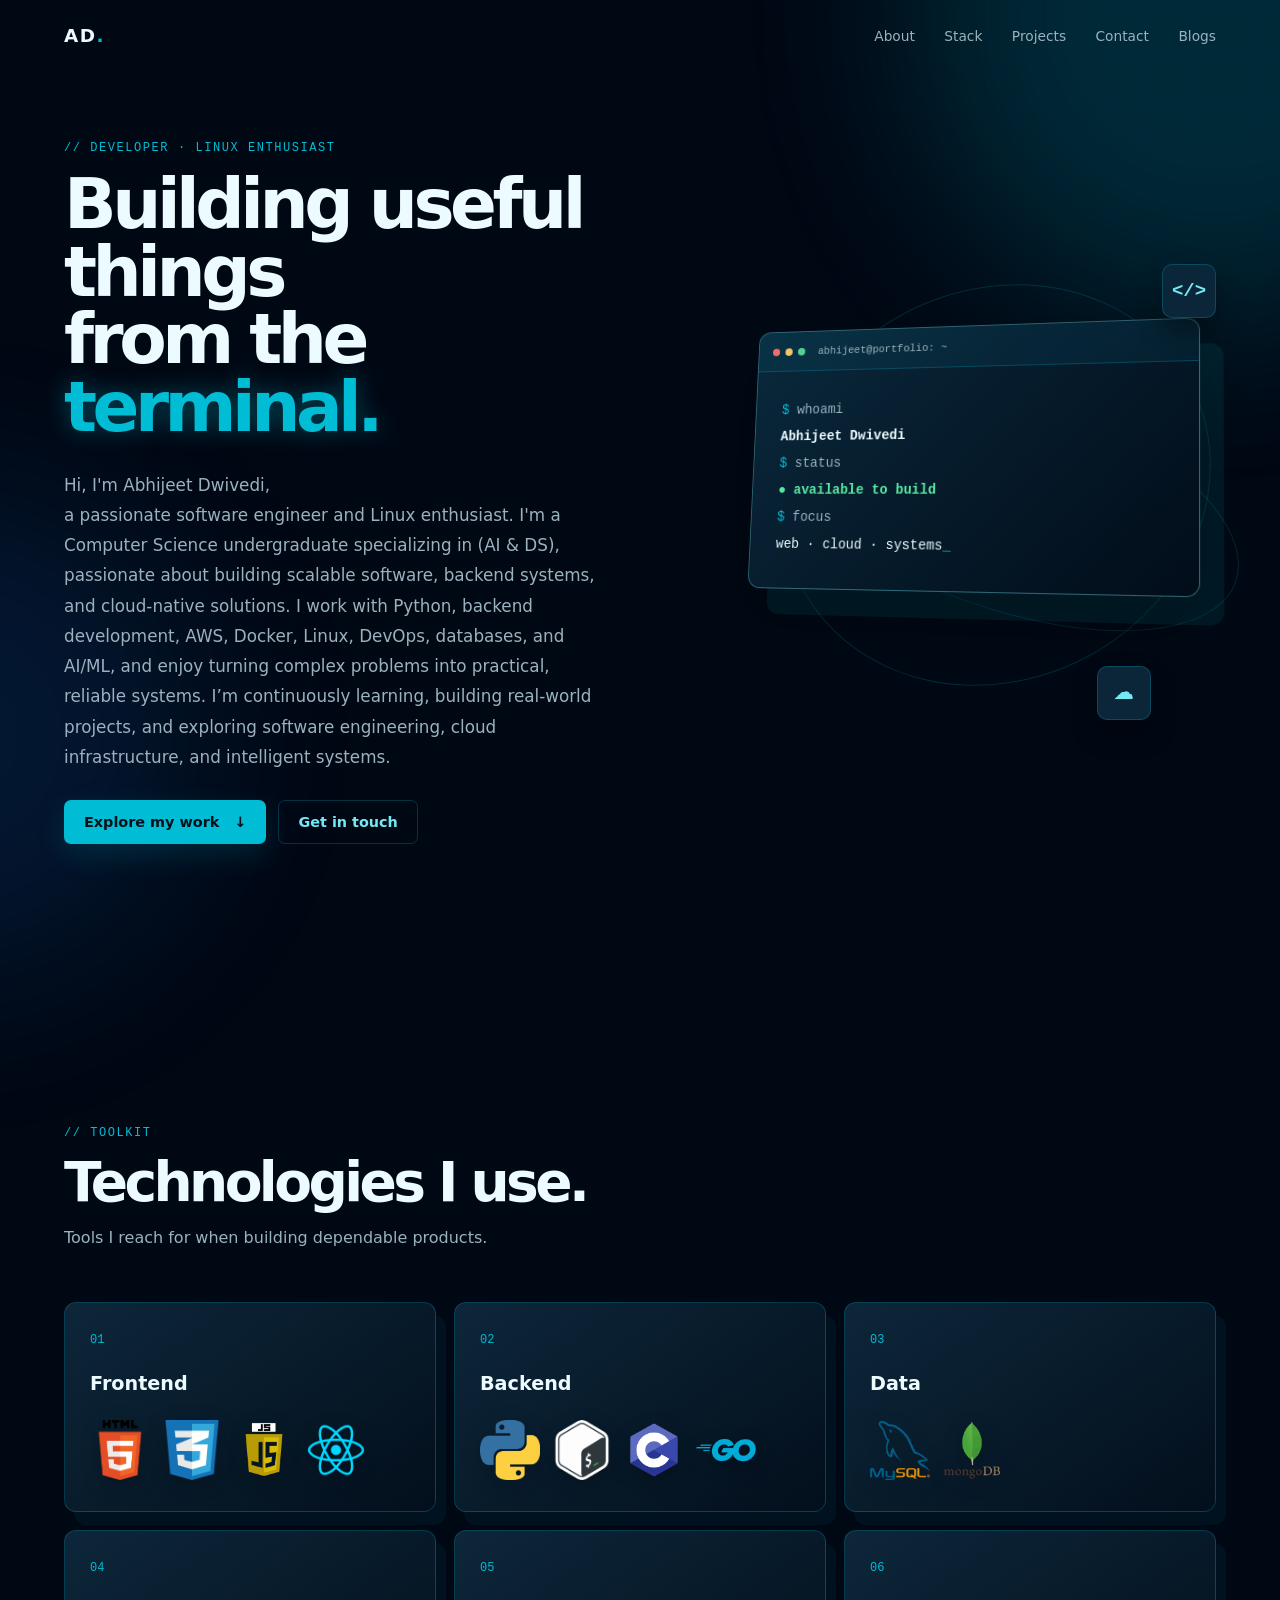
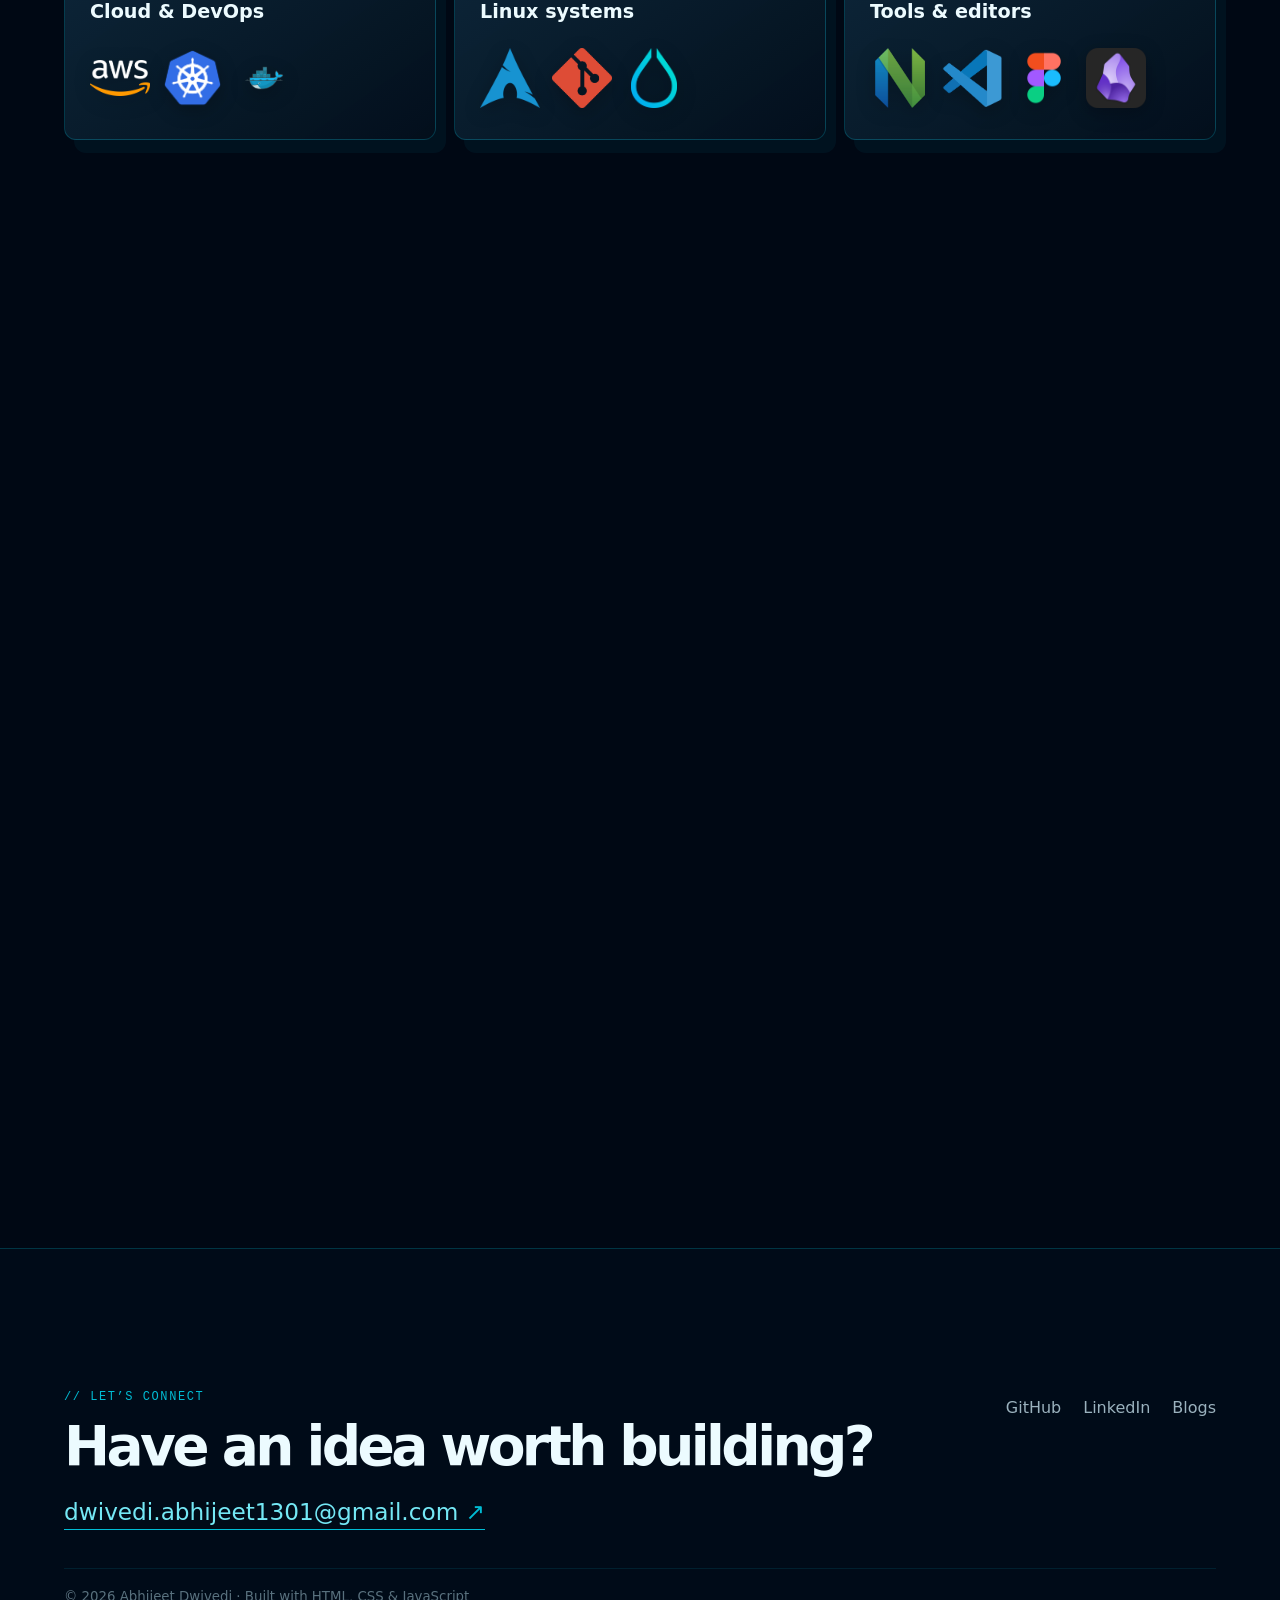
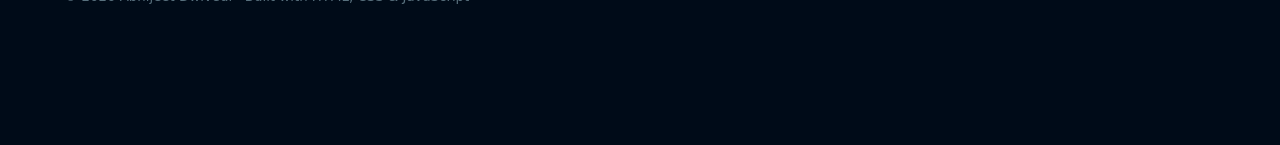
==== commit 4e0f7590: "Floating profile" ====
--- a/index.html
+++ b/index.html
@@ -58,9 +58,7 @@
             <em>web · cloud · systems<span class="cursor">_</span></em>
           </div>
         </div>
-        <div class="profile-disc">
-          <img src="images/abhijeet.png" alt="Abhijeet Dwivedi">
-        </div>
+        
         <div class="floating-chip chip-code">&lt;/&gt;</div>
         <div class="floating-chip chip-cloud">☁</div>
       </div>
@@ -110,15 +108,14 @@
           <span class="project-index">01</span>
           <div><h3>SSH Security Monitor <b>↗</b></h3><p>A cloud-based Linux log monitoring system that detects suspicious SSH activity using Python automation.</p><div class="tags"><span>AWS EC2</span><span>Python</span><span>journalctl</span></div></div>
         </a>
+        <a class="project-card tilt-card reveal" href="https://github.com/abhijeet02323/Cloud-Vault" target="_blank" rel="noreferrer">
+          <span class="project-index">01</span>
+          <div><h3>Cloud Vault <b>↗</b></h3><p>A cloud-based object storage system featuring file versioning, secure file sharing, and GitHub OAuth 2.0 authentication.</p><div class="tags"><span>AWS S3</span><span>versioning</span><span>Security</span></div></div>
+        </a>
         
-        <a class="project-card tilt-card reveal" href="https://github.com/abhijeet02323/ssh-security-monitor" target="_blank" rel="noreferrer">
-          <span class="project-index">01</span>
-          <div><h3>SSH Security Monitor <b>↗</b></h3><p>A cloud-based Linux log monitoring system that detects suspicious SSH activity using Python automation.</p><div class="tags"><span>AWS S3</span><span>auth 2.0</span><span>python</span><span>versioning</span></div></div>
-        </a>
-
-        <a class="project-card tilt-card reveal" href="https://github.com/abhijeet02323/Cloud-Vault" target="_blank" rel="noreferrer">
+        <a class="project-card tilt-card reveal" href="https://github.com/abhijeet02323/civicops-admin" target="_blank" rel="noreferrer">
           <span class="project-index">02</span>
-          <div><h3>Cloud Vault <b>↗</b></h3><p>A cloud-based object storage system featuring file versioning, secure file sharing, and GitHub OAuth 2.0 authentication.</p><div class="tags"><span>AWS S3</span><span>Encryption</span><span>Security</span></div></div>
+          <div><h3>CivicOps Admin <b>↗</b></h3><p>An administrative dashboard for monitoring civic reports, managing workflows, and coordinating departments.</p><div class="tags"><span>Analytics</span><span>Workflows</span><span>Monitoring</span></div></div>
         </a>
         <a class="project-card tilt-card reveal" href="https://github.com/abhijeet02323/civic-ops" target="_blank" rel="noreferrer">
           <span class="project-index">03</span>
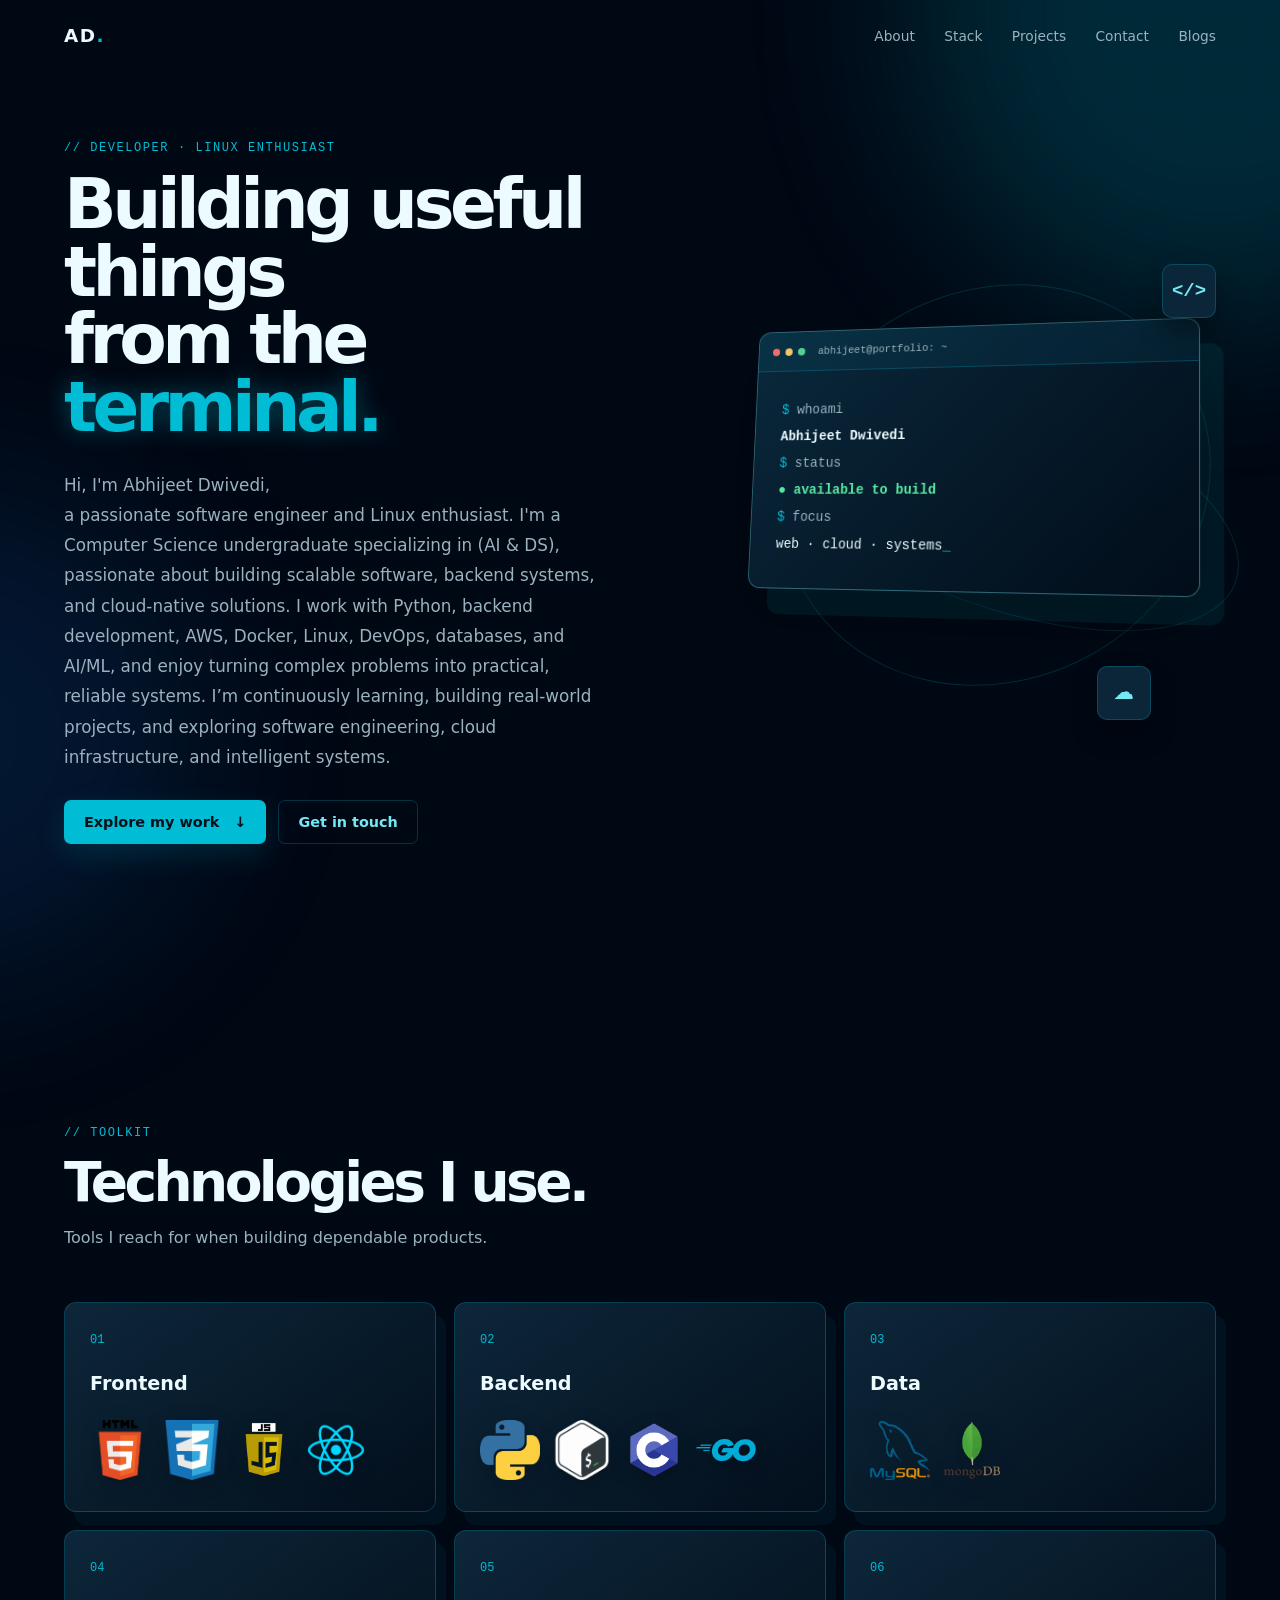
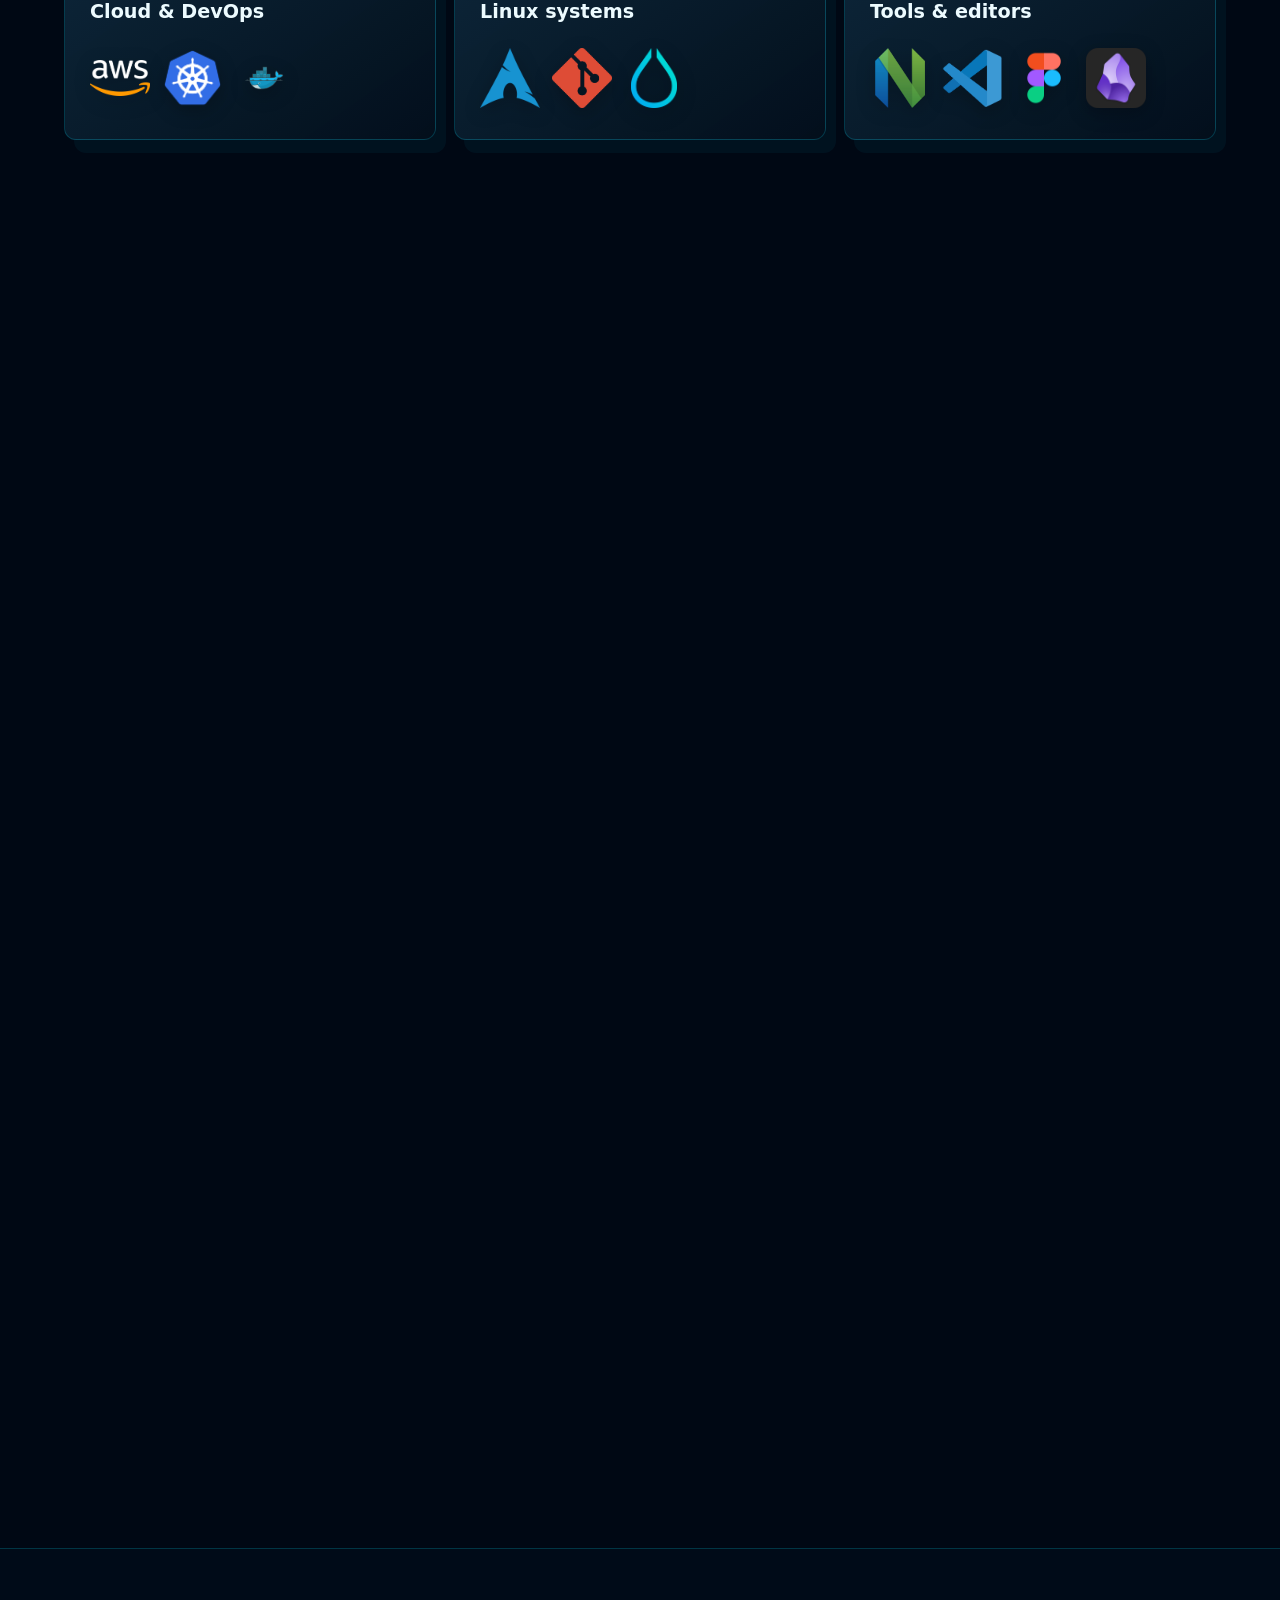
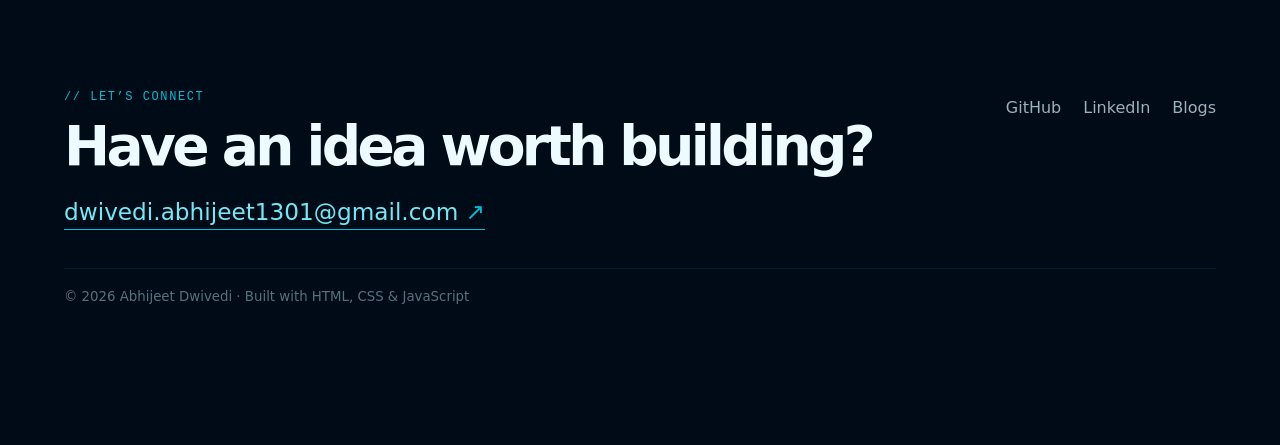
==== commit 3aceb156: "OPEN-Chat Add" ====
--- a/index.html
+++ b/index.html
@@ -109,17 +109,21 @@
           <div><h3>SSH Security Monitor <b>↗</b></h3><p>A cloud-based Linux log monitoring system that detects suspicious SSH activity using Python automation.</p><div class="tags"><span>AWS EC2</span><span>Python</span><span>journalctl</span></div></div>
         </a>
         <a class="project-card tilt-card reveal" href="https://github.com/abhijeet02323/Cloud-Vault" target="_blank" rel="noreferrer">
-          <span class="project-index">01</span>
+          <span class="project-index">02</span>
           <div><h3>Cloud Vault <b>↗</b></h3><p>A cloud-based object storage system featuring file versioning, secure file sharing, and GitHub OAuth 2.0 authentication.</p><div class="tags"><span>AWS S3</span><span>versioning</span><span>Security</span></div></div>
         </a>
         
         <a class="project-card tilt-card reveal" href="https://github.com/abhijeet02323/civicops-admin" target="_blank" rel="noreferrer">
-          <span class="project-index">02</span>
+          <span class="project-index">03</span>
           <div><h3>CivicOps Admin <b>↗</b></h3><p>An administrative dashboard for monitoring civic reports, managing workflows, and coordinating departments.</p><div class="tags"><span>Analytics</span><span>Workflows</span><span>Monitoring</span></div></div>
         </a>
         <a class="project-card tilt-card reveal" href="https://github.com/abhijeet02323/civic-ops" target="_blank" rel="noreferrer">
-          <span class="project-index">03</span>
+          <span class="project-index">04</span>
           <div><h3>CivicOps <b>↗</b></h3><p>A backend API for citizen issue reporting, routing evidence and reports to relevant public departments.</p><div class="tags"><span>AWS S3</span><span>PostgreSQL</span><span>Twilio</span></div></div>
+        </a>
+        <a class="project-card tilt-card reveal" href="https://github.com/abhijeet02323/OPEN-Chat" target="_blank" rel="noreferrer">       
+          <span class="project-index">05</span>
+          <div><h3>OPEN-Chat <b>↗</b></h3><p>Built a serverless real-time chat application using AWS API Gateway WebSocket APIs, Lambda, and DynamoDB; deployed with AWS SAM and CloudFormation across a room-based architecture supporting concurrent multi-user messaging.
         </a>
       </div>
     </section>
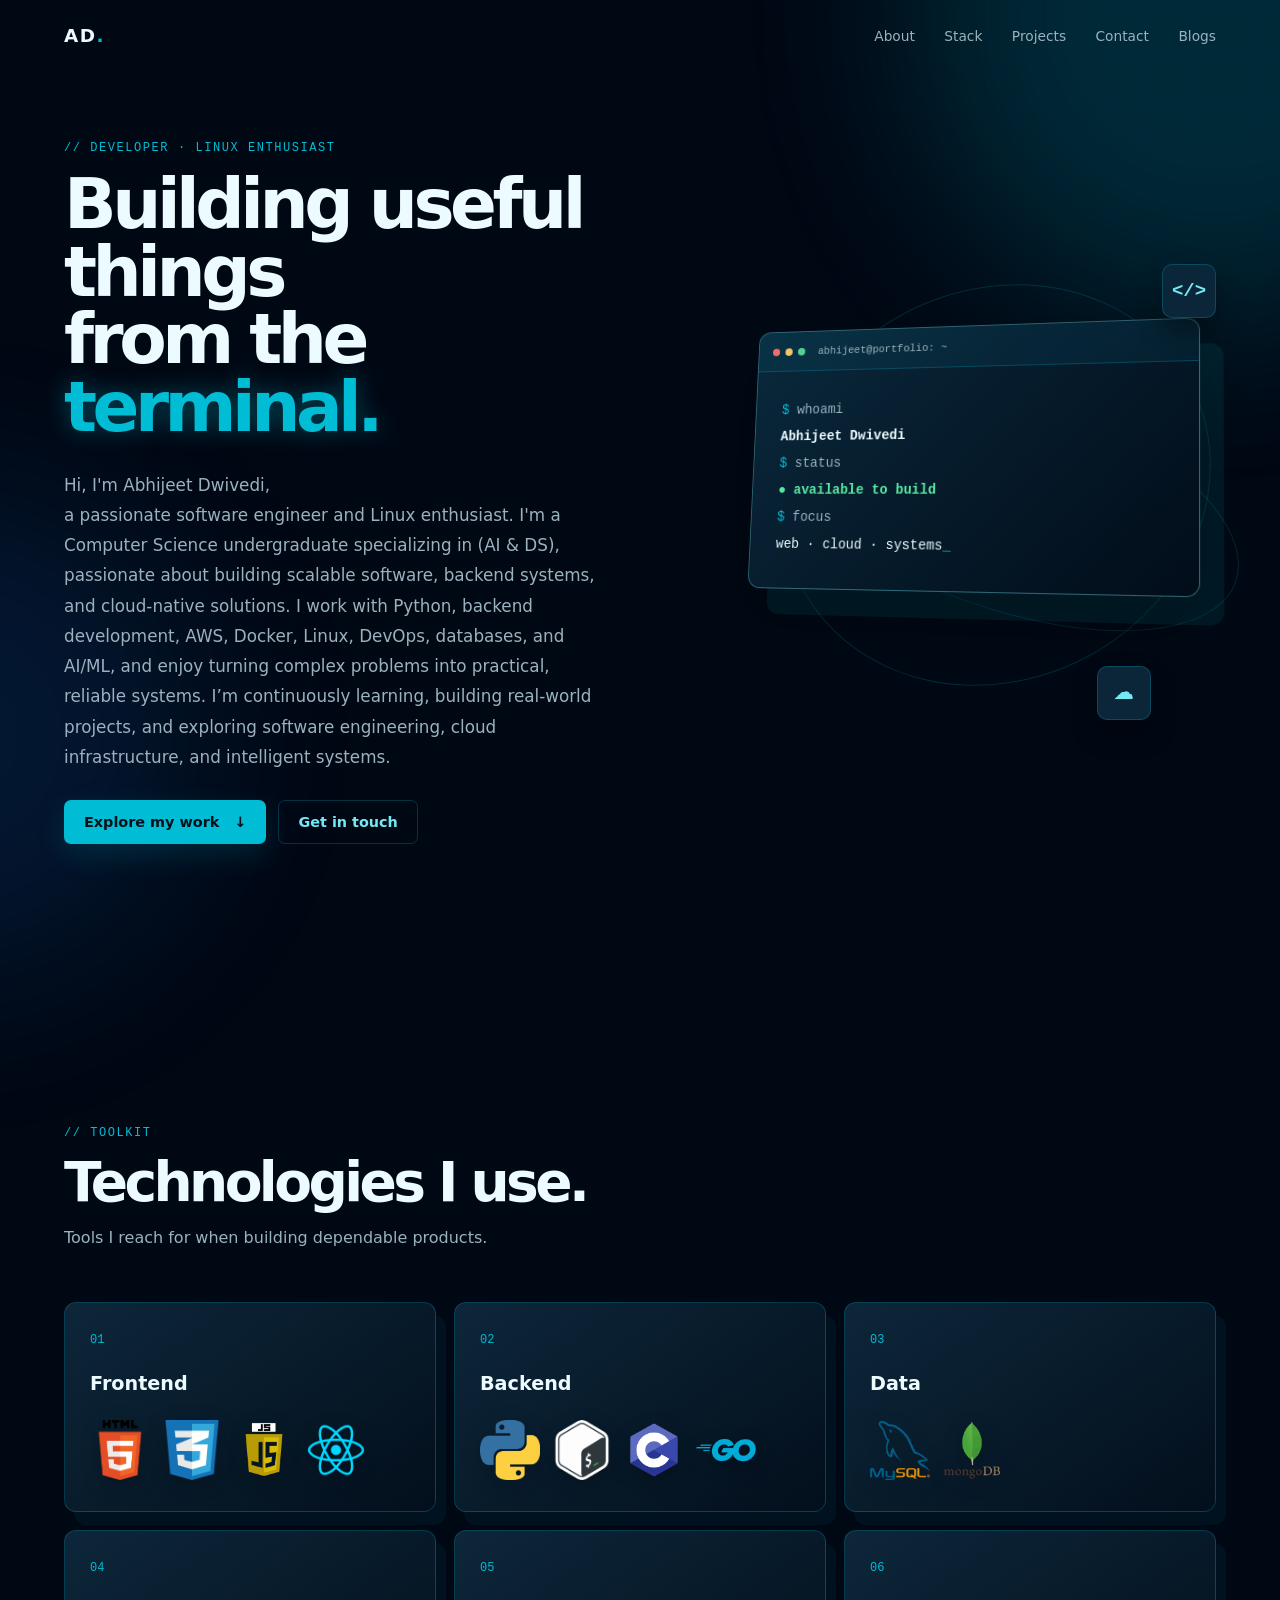
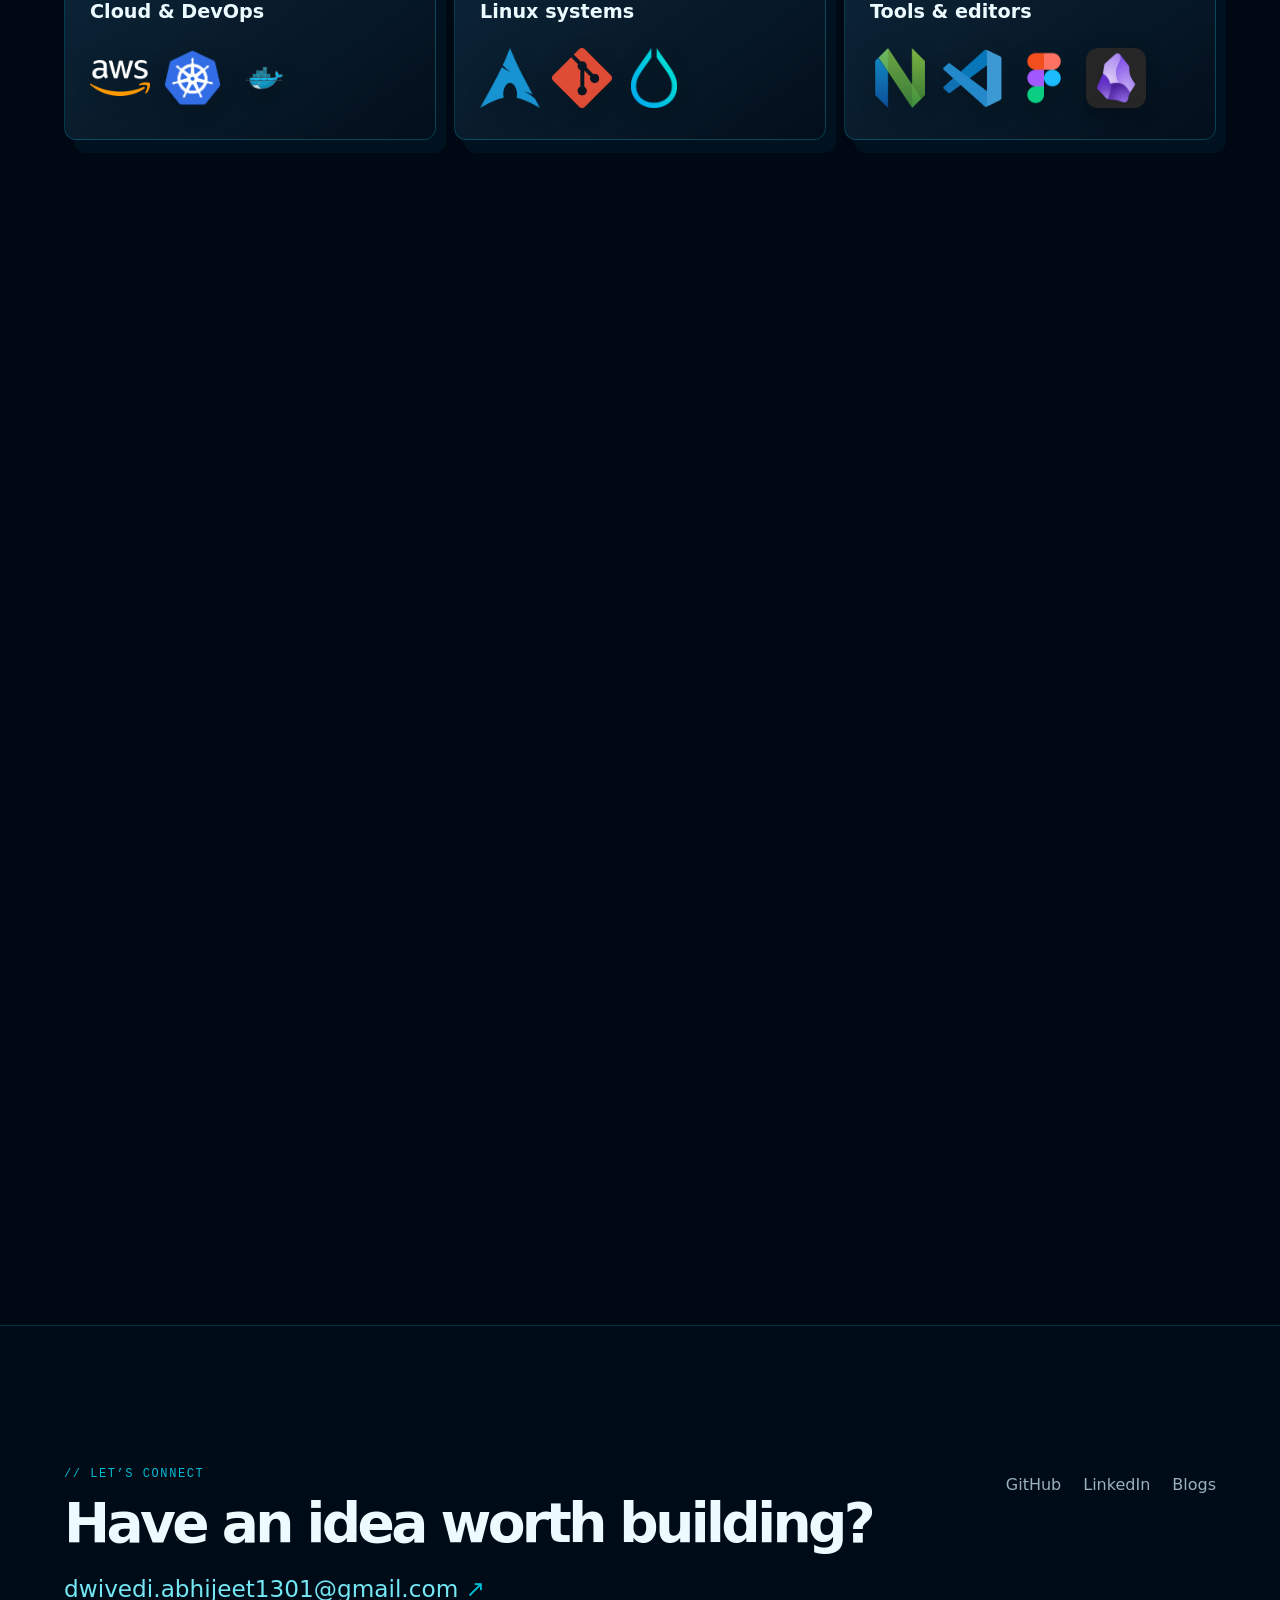
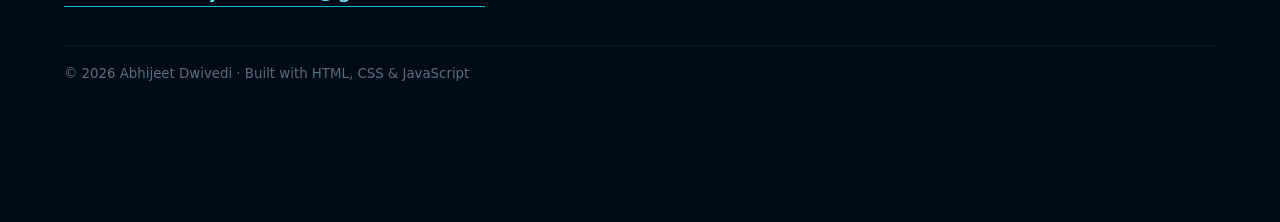
==== commit d8c18252: "update structure" ====
--- a/index.html
+++ b/index.html
@@ -123,7 +123,7 @@
         </a>
         <a class="project-card tilt-card reveal" href="https://github.com/abhijeet02323/OPEN-Chat" target="_blank" rel="noreferrer">       
           <span class="project-index">05</span>
-          <div><h3>OPEN-Chat <b>↗</b></h3><p>Built a serverless real-time chat application using AWS API Gateway WebSocket APIs, Lambda, and DynamoDB; deployed with AWS SAM and CloudFormation across a room-based architecture supporting concurrent multi-user messaging.
+          <div><h3>OPEN-Chat <b>↗</b></h3><p>Built a serverless real-time chat application using AWS API Gateway WebSocket APIs, Lambda, and DynamoDB; deployed with AWS SAM and CloudFormation across a room-based architecture supporting concurrent multi-user messaging.</p><div class="tags"><span>AWS</span><span>Serverless</span><span>WebSocket</span></div></div>
         </a>
       </div>
     </section>
